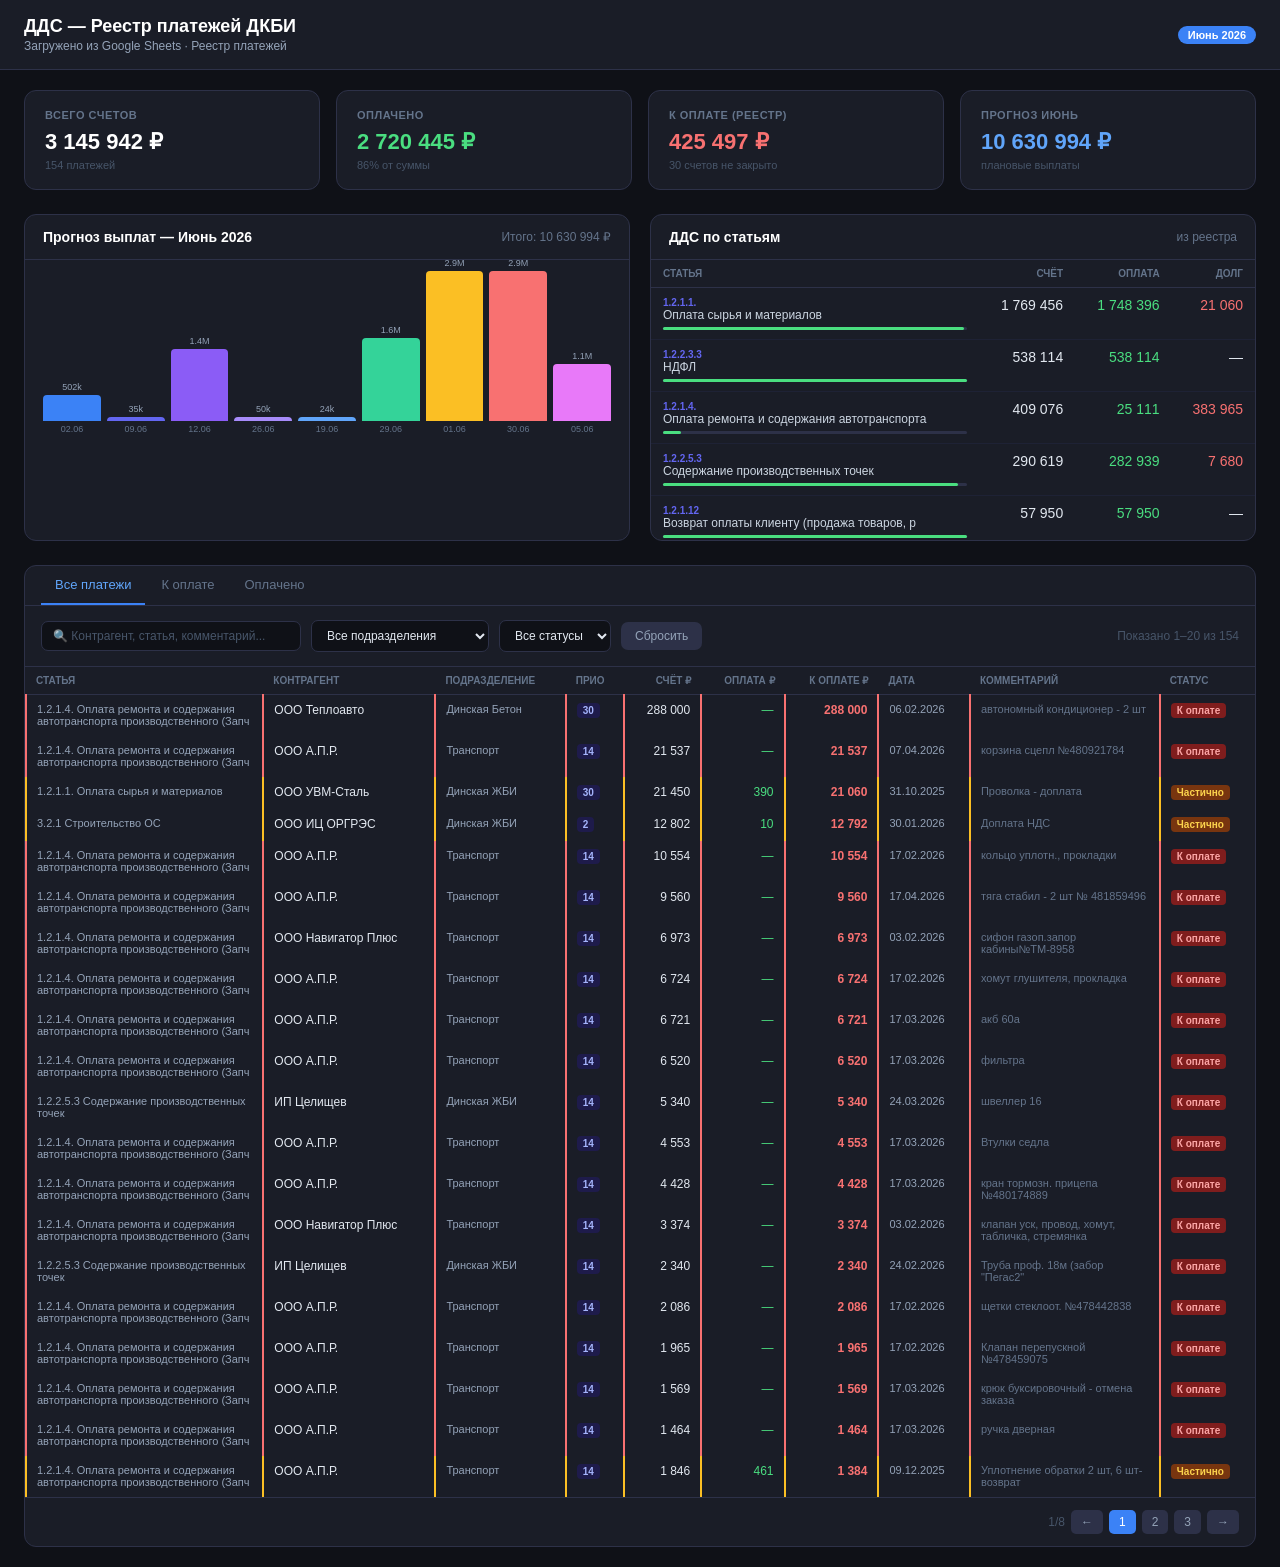
==== dds-dashboard.html @ ac849767 "Add ДДС dashboard — payment registry analytics" ====
<!DOCTYPE html>
<html lang="ru">
<head>
<meta charset="UTF-8">
<meta name="viewport" content="width=device-width, initial-scale=1.0">
<title>ДДС — Реестр платежей ДКБИ</title>
<style>
*{box-sizing:border-box;margin:0;padding:0}
body{font-family:-apple-system,BlinkMacSystemFont,'Segoe UI',sans-serif;background:#0f1117;color:#e2e8f0;font-size:14px}
.header{background:#1a1d27;border-bottom:1px solid #2d3148;padding:16px 24px;display:flex;align-items:center;gap:12px}
.header h1{font-size:18px;font-weight:600;color:#fff}
.header .sub{color:#94a3b8;font-size:12px;margin-top:2px}
.badge{background:#3b82f6;color:#fff;padding:3px 10px;border-radius:12px;font-size:11px;font-weight:600;margin-left:auto}
.container{max-width:1400px;margin:0 auto;padding:20px 24px}
.kpis{display:grid;grid-template-columns:repeat(4,1fr);gap:16px;margin-bottom:24px}
.kpi{background:#1a1d27;border:1px solid #2d3148;border-radius:12px;padding:18px 20px}
.kpi-label{color:#64748b;font-size:11px;font-weight:600;text-transform:uppercase;letter-spacing:.5px;margin-bottom:8px}
.kpi-value{font-size:22px;font-weight:700;color:#fff}
.kpi-value.red{color:#f87171}.kpi-value.green{color:#4ade80}.kpi-value.blue{color:#60a5fa}.kpi-value.yellow{color:#fbbf24}
.kpi-sub{color:#475569;font-size:11px;margin-top:4px}
.grid2{display:grid;grid-template-columns:1fr 1fr;gap:20px;margin-bottom:24px}
.card{background:#1a1d27;border:1px solid #2d3148;border-radius:12px;overflow:hidden}
.card-header{padding:14px 18px;border-bottom:1px solid #2d3148;display:flex;align-items:center;justify-content:space-between}
.card-title{font-size:14px;font-weight:600;color:#fff}
.card-sub{color:#64748b;font-size:12px}
.card-body{padding:18px}
/* Chart */
.bars{display:flex;align-items:flex-end;height:160px;gap:6px;padding-bottom:4px}
.bar-col{flex:1;display:flex;flex-direction:column;align-items:center;gap:3px}
.bar{width:100%;border-radius:4px 4px 0 0;cursor:pointer;transition:opacity .15s;min-height:4px}
.bar:hover{opacity:.75}
.bar-lbl{font-size:9px;color:#64748b;text-align:center}
.bar-amt{font-size:9px;color:#94a3b8;text-align:center}
/* DDS */
.dds-tbl{width:100%;border-collapse:collapse}
.dds-tbl th{padding:8px 12px;color:#64748b;font-size:10px;font-weight:600;text-transform:uppercase;border-bottom:1px solid #2d3148;text-align:left}
.dds-tbl td{padding:9px 12px;border-bottom:1px solid #1e2235;vertical-align:top}
.dds-tbl tr:hover td{background:#1e2235}
.code{color:#6366f1;font-size:10px;font-weight:600}
.art-name{color:#cbd5e1;font-size:12px}
.prog{height:3px;background:#2d3148;border-radius:2px;margin-top:5px}
.prog-fill{height:100%;border-radius:2px;background:#4ade80}
.num{font-variant-numeric:tabular-nums;text-align:right}
.num.g{color:#4ade80}.num.r{color:#f87171}
/* Registry */
.section{background:#1a1d27;border:1px solid #2d3148;border-radius:12px;overflow:hidden}
.tabs{display:flex;gap:2px;border-bottom:1px solid #2d3148;padding:0 16px}
.tab{padding:11px 14px;color:#64748b;cursor:pointer;border-bottom:2px solid transparent;font-size:13px;font-weight:500}
.tab:hover{color:#94a3b8}
.tab.on{color:#60a5fa;border-bottom-color:#3b82f6}
.filters{display:flex;gap:10px;flex-wrap:wrap;align-items:center;padding:14px 16px;border-bottom:1px solid #2d3148}
input.fi,select.fi{background:#0f1117;border:1px solid #2d3148;color:#e2e8f0;border-radius:7px;padding:7px 11px;font-size:12px;outline:none}
input.fi:focus,select.fi:focus{border-color:#4f6ef7}
input.fi::placeholder{color:#475569}
.btn{background:#2d3148;color:#94a3b8;border:none;border-radius:7px;padding:7px 14px;font-size:12px;cursor:pointer}
.btn:hover{background:#374060;color:#e2e8f0}
.cnt{color:#475569;font-size:12px;margin-left:auto}
.reg-wrap{overflow-x:auto}
.rt{width:100%;border-collapse:collapse;font-size:12px}
.rt th{text-align:left;padding:8px 10px;color:#64748b;font-size:10px;font-weight:600;text-transform:uppercase;border-bottom:1px solid #2d3148;cursor:pointer;white-space:nowrap;user-select:none}
.rt th:hover{color:#94a3b8}
.rt td{padding:8px 10px;border-bottom:1px solid #1a1d27;vertical-align:top}
.rt tr:hover td{background:#1e2235}
.rt tr.u td{border-left:2px solid #f87171}
.rt tr.p td{border-left:2px solid #4ade80}
.rt tr.h td{border-left:2px solid #fbbf24}
.tag{display:inline-block;padding:2px 6px;border-radius:4px;font-size:10px;font-weight:600;white-space:nowrap}
.tu{background:#7f1d1d;color:#fca5a5}.tp{background:#14532d;color:#86efac}.th{background:#78350f;color:#fcd34d}
.tpr{background:#1e1b4b;color:#a5b4fc}
.pag{display:flex;gap:6px;align-items:center;justify-content:flex-end;padding:12px 16px;border-top:1px solid #2d3148}
.pb{background:#2d3148;color:#94a3b8;border:none;border-radius:5px;padding:5px 10px;cursor:pointer;font-size:12px}
.pb:hover{background:#374060}.pb.on{background:#3b82f6;color:#fff}
.pi{color:#475569;font-size:12px}
.none{text-align:center;padding:32px;color:#475569;font-size:13px}
@media(max-width:900px){.kpis{grid-template-columns:repeat(2,1fr)}.grid2{grid-template-columns:1fr}}
</style>
</head>
<body>
<div class="header">
  <div>
    <div style="font-size:18px;font-weight:600;color:#fff">ДДС — Реестр платежей ДКБИ</div>
    <div class="sub">Загружено из Google Sheets · Реестр платежей</div>
  </div>
  <span class="badge">Июнь 2026</span>
</div>
<div class="container">
  <div class="kpis" id="kpis"></div>
  <div class="grid2">
    <div class="card">
      <div class="card-header">
        <span class="card-title">Прогноз выплат — Июнь 2026</span>
        <span class="card-sub" id="jtotal"></span>
      </div>
      <div class="card-body"><div id="chart"></div></div>
    </div>
    <div class="card">
      <div class="card-header">
        <span class="card-title">ДДС по статьям</span>
        <span class="card-sub">из реестра</span>
      </div>
      <div style="overflow:auto;max-height:280px">
        <table class="dds-tbl" id="ddst"></table>
      </div>
    </div>
  </div>
  <div class="section">
    <div class="tabs">
      <div class="tab on" onclick="tab('all',this)">Все платежи</div>
      <div class="tab" onclick="tab('unpaid',this)">К оплате</div>
      <div class="tab" onclick="tab('paid',this)">Оплачено</div>
    </div>
    <div class="filters">
      <input class="fi" id="q" placeholder="🔍 Контрагент, статья, комментарий..." oninput="filt()" style="width:260px">
      <select class="fi" id="fdiv" onchange="filt()"><option value="">Все подразделения</option></select>
      <select class="fi" id="fst" onchange="filt()">
        <option value="">Все статусы</option>
        <option value="u">К оплате</option>
        <option value="h">Частично</option>
        <option value="p">Оплачено</option>
      </select>
      <button class="btn" onclick="reset()">Сбросить</button>
      <span class="cnt" id="cnt"></span>
    </div>
    <div class="reg-wrap">
      <table class="rt">
        <thead><tr>
          <th onclick="srt('статья')">Статья</th>
          <th onclick="srt('контрагент')">Контрагент</th>
          <th onclick="srt('подразделение')">Подразделение</th>
          <th onclick="srt('приоритет')">Прио</th>
          <th onclick="srt('сумма_счета')" style="text-align:right">Счёт ₽</th>
          <th onclick="srt('сумма_оплаты')" style="text-align:right">Оплата ₽</th>
          <th onclick="srt('к_оплате')" style="text-align:right">К оплате ₽</th>
          <th onclick="srt('дата_оплаты')">Дата</th>
          <th>Комментарий</th>
          <th>Статус</th>
        </tr></thead>
        <tbody id="tb"></tbody>
      </table>
    </div>
    <div class="pag" id="pag"></div>
  </div>
</div>
<script>
const P=[{"статья": "1.2.1.4. Оплата ремонта и содержания автотранспорта производственного (Запчасти, ремонт, ТО)", "приоритет": 14, "контрагент": "ООО Навигатор Плюс", "дата_счета": "20.01.2026", "сумма_счета": 3374.0, "сумма_оплаты": 0.0, "к_оплате": 3374.0, "дата_оплаты": "03.02.2026", "комментарий": "клапан уск, провод, хомут, табличка, стремянка", "срок": "546, 149, 455 Тим", "подразделение": "Транспорт"}, {"статья": "1.2.1.4. Оплата ремонта и содержания автотранспорта производственного (Запчасти, ремонт, ТО)", "приоритет": 14, "контрагент": "ООО Навигатор Плюс", "дата_счета": "22.01.2026", "сумма_счета": 6973.0, "сумма_оплаты": 0.0, "к_оплате": 6973.0, "дата_оплаты": "03.02.2026", "комментарий": "сифон газоп.запор кабины№ТМ-8958", "срок": "149Тим", "подразделение": "Транспорт"}, {"статья": "1.2.1.4. Оплата ремонта и содержания автотранспорта производственного (Запчасти, ремонт, ТО)", "приоритет": 30, "контрагент": "ООО Теплоавто", "дата_счета": "11.06.2025", "сумма_счета": 288000.0, "сумма_оплаты": 0.0, "к_оплате": 288000.0, "дата_оплаты": "06.02.2026", "комментарий": "автономный кондиционер - 2 шт", "срок": "уточнить у Скосырского", "подразделение": "Динская Бетон"}, {"статья": "1.2.1.4. Оплата ремонта и содержания автотранспорта производственного (Запчасти, ремонт, ТО)", "приоритет": 14, "контрагент": "ООО А.П.Р.", "дата_счета": "03.02.2026", "сумма_счета": 1964.72, "сумма_оплаты": 0.0, "к_оплате": 1964.72, "дата_оплаты": "17.02.2026", "комментарий": "Клапан перепускной №478459075", "срок": "578 Тим", "подразделение": "Транспорт"}, {"статья": "1.2.1.4. Оплата ремонта и содержания автотранспорта производственного (Запчасти, ремонт, ТО)", "приоритет": 14, "контрагент": "ООО А.П.Р.", "дата_счета": "03.02.2026", "сумма_счета": 2085.7, "сумма_оплаты": 0.0, "к_оплате": 2085.7, "дата_оплаты": "17.02.2026", "комментарий": "щетки стеклоот. №478442838", "срок": "894 Дин", "подразделение": "Транспорт"}, {"статья": "1.2.1.4. Оплата ремонта и содержания автотранспорта производственного (Запчасти, ремонт, ТО)", "приоритет": 14, "контрагент": "ООО А.П.Р.", "дата_счета": "03.02.2026", "сумма_счета": 973.61, "сумма_оплаты": 0.0, "к_оплате": 973.61, "дата_оплаты": "17.02.2026", "комментарий": "розетка полюс. №478441529", "срок": "358 Дин", "подразделение": "Транспорт"}, {"статья": "1.2.1.4. Оплата ремонта и содержания автотранспорта производственного (Запчасти, ремонт, ТО)", "приоритет": 14, "контрагент": "ООО А.П.Р.", "дата_счета": "04.02.2026", "сумма_счета": 480.24, "сумма_оплаты": 0.0, "к_оплате": 480.24, "дата_оплаты": "17.02.2026", "комментарий": "фильтр воздушный", "срок": "796 Тим", "подразделение": "Транспорт"}, {"статья": "1.2.1.4. Оплата ремонта и содержания автотранспорта производственного (Запчасти, ремонт, ТО)", "приоритет": 14, "контрагент": "ООО А.П.Р.", "дата_счета": "04.02.2026", "сумма_счета": 528.51, "сумма_оплаты": 0.0, "к_оплате": 528.51, "дата_оплаты": "17.02.2026", "комментарий": "фильтр масл, салона", "срок": "796 Тим", "подразделение": "Транспорт"}, {"статья": "1.2.1.4. Оплата ремонта и содержания автотранспорта производственного (Запчасти, ремонт, ТО)", "приоритет": 14, "контрагент": "ООО А.П.Р.", "дата_счета": "05.02.2026", "сумма_счета": 402.81, "сумма_оплаты": 0.0, "к_оплате": 402.81, "дата_оплаты": "17.02.2026", "комментарий": "кольцо уплотн., прокдладка турбины", "срок": "403 Нт", "подразделение": "Транспорт"}, {"статья": "1.2.1.4. Оплата ремонта и содержания автотранспорта производственного (Запчасти, ремонт, ТО)", "приоритет": 14, "контрагент": "ООО А.П.Р.", "дата_счета": "05.02.2026", "сумма_счета": 10554.3, "сумма_оплаты": 0.0, "к_оплате": 10554.3, "дата_оплаты": "17.02.2026", "комментарий": "кольцо уплотн., прокладки", "срок": "403 Нт", "подразделение": "Транспорт"}, {"статья": "1.2.1.4. Оплата ремонта и содержания автотранспорта производственного (Запчасти, ремонт, ТО)", "приоритет": 14, "контрагент": "ООО А.П.Р.", "дата_счета": "06.02.2026", "сумма_счета": 6723.5, "сумма_оплаты": 0.0, "к_оплате": 6723.5, "дата_оплаты": "17.02.2026", "комментарий": "хомут глушителя, прокладка", "срок": "403 Нт", "подразделение": "Транспорт"}, {"статья": "1.2.2.5.3  Содержание производственных точек", "приоритет": 14, "контрагент": "ИП Шестаков", "дата_счета": "30.05.2025", "сумма_счета": 65520.0, "сумма_оплаты": 65520.0, "к_оплате": 0.0, "дата_оплаты": "20.06.2025", "комментарий": "доска", "срок": "", "подразделение": "Динская Бетон"}, {"статья": "1.2.2.5.3  Содержание производственных точек", "приоритет": 14, "контрагент": "ИП Целищев", "дата_счета": "11.02.2026", "сумма_счета": 2340.0, "сумма_оплаты": 0.0, "к_оплате": 2340.0, "дата_оплаты": "24.02.2026", "комментарий": "Труба проф. 18м (забор \"Пегас2\"", "срок": "ЖБИ Дин", "подразделение": "Динская ЖБИ"}, {"статья": "1.2.2.5.3  Содержание производственных точек", "приоритет": 14, "контрагент": "ИП Шестаков", "дата_счета": "03.06.2025", "сумма_счета": 17820.0, "сумма_оплаты": 17820.0, "к_оплате": 0.0, "дата_оплаты": "17.06.2025", "комментарий": "рейка 20\\*50", "срок": "", "подразделение": "Динская Бетон"}, {"статья": "1.2.2.5.3  Содержание производственных точек", "приоритет": 14, "контрагент": "ИП Шестаков", "дата_счета": "04.06.2025", "сумма_счета": 13000.0, "сумма_оплаты": 13000.0, "к_оплате": 0.0, "дата_оплаты": "17.06.2025", "комментарий": "пленка п/эт", "срок": "", "подразделение": "Снабжение"}, {"статья": "1.2.2.5.3  Содержание производственных точек", "приоритет": 14, "контрагент": "ИП Шестаков", "дата_счета": "24.06.2025", "сумма_счета": 1770.0, "сумма_оплаты": 1770.0, "к_оплате": 0.0, "дата_оплаты": "27.06.2025", "комментарий": "личинка", "срок": "", "подразделение": "Динская Бетон"}, {"статья": "1.2.1.4. Оплата ремонта и содержания автотранспорта производственного (Запчасти, ремонт, ТО)", "приоритет": 14, "контрагент": "ООО А.П.Р.", "дата_счета": "04.03.2026", "сумма_счета": 514.8, "сумма_оплаты": 0.0, "к_оплате": 514.8, "дата_оплаты": "17.03.2026", "комментарий": "угольник компр", "срок": "463 Дин", "подразделение": "Транспорт"}, {"статья": "1.2.1.4. Оплата ремонта и содержания автотранспорта производственного (Запчасти, ремонт, ТО)", "приоритет": 14, "контрагент": "ООО А.П.Р.", "дата_счета": "03.03.2026", "сумма_счета": 1464.09, "сумма_оплаты": 0.0, "к_оплате": 1464.09, "дата_оплаты": "17.03.2026", "комментарий": "ручка дверная", "срок": "493 Дин", "подразделение": "Транспорт"}, {"статья": "1.2.1.4. Оплата ремонта и содержания автотранспорта производственного (Запчасти, ремонт, ТО)", "приоритет": 14, "контрагент": "ООО А.П.Р.", "дата_счета": "03.03.2026", "сумма_счета": 4553.36, "сумма_оплаты": 0.0, "к_оплате": 4553.36, "дата_оплаты": "17.03.2026", "комментарий": "Втулки седла", "срок": "765 Дин", "подразделение": "Транспорт"}, {"статья": "1.2.1.4. Оплата ремонта и содержания автотранспорта производственного (Запчасти, ремонт, ТО)", "приоритет": 14, "контрагент": "ООО А.П.Р.", "дата_счета": "03.03.2026", "сумма_счета": 6721.32, "сумма_оплаты": 0.0, "к_оплате": 6721.32, "дата_оплаты": "17.03.2026", "комментарий": "акб 60а", "срок": "104 Дин", "подразделение": "Транспорт"}, {"статья": "1.2.1.4. Оплата ремонта и содержания автотранспорта производственного (Запчасти, ремонт, ТО)", "приоритет": 14, "контрагент": "ООО А.П.Р.", "дата_счета": "03.03.2026", "сумма_счета": 1568.6, "сумма_оплаты": 0.0, "к_оплате": 1568.6, "дата_оплаты": "17.03.2026", "комментарий": "крюк буксировочный - отмена заказа", "срок": "111 Дин", "подразделение": "Транспорт"}, {"статья": "1.2.1.4. Оплата ремонта и содержания автотранспорта производственного (Запчасти, ремонт, ТО)", "приоритет": 14, "контрагент": "ООО А.П.Р.", "дата_счета": "03.03.2026", "сумма_счета": 6520.01, "сумма_оплаты": 0.0, "к_оплате": 6520.01, "дата_оплаты": "17.03.2026", "комментарий": "фильтра", "срок": "894 Дин", "подразделение": "Транспорт"}, {"статья": "1.2.1.4. Оплата ремонта и содержания автотранспорта производственного (Запчасти, ремонт, ТО)", "приоритет": 14, "контрагент": "ООО А.П.Р.", "дата_счета": "05.03.2026", "сумма_счета": 476.35, "сумма_оплаты": 0.0, "к_оплате": 476.35, "дата_оплаты": "17.03.2026", "комментарий": "набор ключей", "срок": "919 дин", "подразделение": "Транспорт"}, {"статья": "1.2.1.4. Оплата ремонта и содержания автотранспорта производственного (Запчасти, ремонт, ТО)", "приоритет": 14, "контрагент": "ООО А.П.Р.", "дата_счета": "04.03.2026", "сумма_счета": 486.13, "сумма_оплаты": 0.0, "к_оплате": 486.13, "дата_оплаты": "17.03.2026", "комментарий": "фильтр гидробака", "срок": "827 Нт", "подразделение": "Транспорт"}, {"статья": "1.2.1.4. Оплата ремонта и содержания автотранспорта производственного (Запчасти, ремонт, ТО)", "приоритет": 14, "контрагент": "ООО А.П.Р.", "дата_счета": "05.03.2026", "сумма_счета": 398.61, "сумма_оплаты": 0.0, "к_оплате": 398.61, "дата_оплаты": "17.03.2026", "комментарий": "фильтр воздуш. №480211334", "срок": "455 Тим", "подразделение": "Транспорт"}, {"статья": "1.2.1.4. Оплата ремонта и содержания автотранспорта производственного (Запчасти, ремонт, ТО)", "приоритет": 14, "контрагент": "ООО А.П.Р.", "дата_счета": "05.03.2026", "сумма_счета": 962.63, "сумма_оплаты": 0.0, "к_оплате": 962.63, "дата_оплаты": "17.03.2026", "комментарий": "фильтр топл. №480179600", "срок": "455 Тим", "подразделение": "Транспорт"}, {"статья": "1.2.1.4. Оплата ремонта и содержания автотранспорта производственного (Запчасти, ремонт, ТО)", "приоритет": 14, "контрагент": "ООО А.П.Р.", "дата_счета": "05.03.2026", "сумма_счета": 4427.84, "сумма_оплаты": 0.0, "к_оплате": 4427.84, "дата_оплаты": "17.03.2026", "комментарий": "кран тормозн. прицепа №480174889", "срок": "7619 Тим", "подразделение": "Транспорт"}, {"статья": "1.2.1.4. Оплата ремонта и содержания автотранспорта производственного (Запчасти, ремонт, ТО)", "приоритет": 14, "контрагент": "ООО А.П.Р.", "дата_счета": "05.03.2026", "сумма_счета": 1329.77, "сумма_оплаты": 0.0, "к_оплате": 1329.77, "дата_оплаты": "17.03.2026", "комментарий": "сердцевина двер.замка, трос ящика №480174888", "срок": "493 Тим", "подразделение": "Транспорт"}, {"статья": "1.2.2.5.3  Содержание производственных точек", "приоритет": 14, "контрагент": "ИП Шестаков", "дата_счета": "25.06.2025", "сумма_счета": 4005.0, "сумма_оплаты": 4005.0, "к_оплате": 0.0, "дата_оплаты": "04.07.2025", "комментарий": "черенок для лопат", "срок": "", "подразделение": "Динская Бетон"}, {"статья": "1.2.2.5.3  Содержание производственных точек", "приоритет": 14, "контрагент": "ИП Шестаков", "дата_счета": "04.07.2025", "сумма_счета": 1556.5, "сумма_оплаты": 1556.5, "к_оплате": 0.0, "дата_оплаты": "18.07.2025", "комментарий": "краскораспылитель", "срок": "", "подразделение": "Динская Бетон"}, {"статья": "1.2.2.5.3  Содержание производственных точек", "приоритет": 2, "контрагент": "ООО ВсеИнструменты.ру", "дата_счета": "17.04.2025", "сумма_счета": 2301.0, "сумма_оплаты": 2301.0, "к_оплате": 0.0, "дата_оплаты": "13.05.2025", "комментарий": "шланг черный", "срок": "", "подразделение": ""}, {"статья": "1.2.2.5.3  Содержание производственных точек", "приоритет": 2, "контрагент": "ООО ВсеИнструменты.ру", "дата_счета": "21.04.2025", "сумма_счета": 2730.0, "сумма_оплаты": 2730.0, "к_оплате": 0.0, "дата_оплаты": "13.05.2025", "комментарий": "ниппель, обратный клапан", "срок": "", "подразделение": ""}, {"статья": "1.2.2.5.3  Содержание производственных точек", "приоритет": 14, "контрагент": "ИП Целищев", "дата_счета": "04.03.2026", "сумма_счета": 5340.0, "сумма_оплаты": 0.0, "к_оплате": 5340.0, "дата_оплаты": "24.03.2026", "комментарий": "швеллер 16", "срок": "ЖБИ Дин", "подразделение": "Динская ЖБИ"}, {"статья": "1.2.2.5.3  Содержание производственных точек", "приоритет": 2, "контрагент": "ООО Интернет решения (счет-оферта)", "дата_счета": "14.07.2025", "сумма_счета": 17515.0, "сумма_оплаты": 17515.0, "к_оплате": 0.0, "дата_оплаты": "15.07.2025", "комментарий": "Расходн. материалы", "срок": "", "подразделение": "Снабжение"}, {"статья": "1.2.2.5.3  Содержание производственных точек", "приоритет": 2, "контрагент": "ООО Интернет решения (счет-оферта)", "дата_счета": "17.07.2025", "сумма_счета": 66056.0, "сумма_оплаты": 66056.0, "к_оплате": 0.0, "дата_оплаты": "18.07.2025", "комментарий": "Расходн. материалы", "срок": "", "подразделение": "Снабжение"}, {"статья": "1.2.2.5.3  Содержание производственных точек", "приоритет": 14, "контрагент": "ИП Шестаков", "дата_счета": "04.07.2025", "сумма_счета": 6066.0, "сумма_оплаты": 6066.0, "к_оплате": 0.0, "дата_оплаты": "18.07.2025", "комментарий": "насос", "срок": "", "подразделение": "Динская Бетон"}, {"статья": "1.2.1.4. Оплата ремонта и содержания автотранспорта производственного (Запчасти, ремонт, ТО)", "приоритет": 14, "контрагент": "ООО А.П.Р.", "дата_счета": "17.03.2026", "сумма_счета": 21536.84, "сумма_оплаты": 0.0, "к_оплате": 21536.84, "дата_оплаты": "07.04.2026", "комментарий": "корзина сцепл №480921784", "срок": "376 Дин", "подразделение": "Транспорт"}, {"статья": "1.2.1.4. Оплата ремонта и содержания автотранспорта производственного (Запчасти, ремонт, ТО)", "приоритет": 14, "контрагент": "ООО А.П.Р.", "дата_счета": "30.03.2026", "сумма_счета": 9560.0, "сумма_оплаты": 0.0, "к_оплате": 9560.0, "дата_оплаты": "17.04.2026", "комментарий": "тяга стабил - 2 шт № 481859496", "срок": "641 НТ", "подразделение": "Транспорт"}, {"статья": "1.2.1.1. Оплата сырья и материалов", "приоритет": 14, "контрагент": "ООО ТД Регионпромсервис", "дата_счета": "29.08.2025", "сумма_счета": 6.0, "сумма_оплаты": 6.0, "к_оплате": 0.0, "дата_оплаты": "02.09.2025", "комментарий": "Оплата по заказу № 11583", "срок": "", "подразделение": "Динская ЖБИ"}, {"статья": "3.2.1 Строительство ОС", "приоритет": 2, "контрагент": "ООО ИЦ ОРГРЭС", "дата_счета": "21.01.2026", "сумма_счета": 12801.92, "сумма_оплаты": 10.0, "к_оплате": 12791.92, "дата_оплаты": "30.01.2026", "комментарий": "Доплата НДС", "срок": "", "подразделение": "Динская ЖБИ"}, {"статья": "1.2.2.5.1  Коммунальные платежи производственные точки", "приоритет": 2, "контрагент": "АО Мусороуборочная компания", "дата_счета": "26.02.2026", "сумма_счета": 17.72, "сумма_оплаты": 17.72, "к_оплате": 0.0, "дата_оплаты": "27.02.2026", "комментарий": "Акт сверки пеня", "срок": "", "подразделение": "Тимашевск Бетон"}, {"статья": "1.2.2.5.1  Коммунальные платежи производственные точки", "приоритет": 2, "контрагент": "ТНС энерго Кубань", "дата_счета": "01.05.2025", "сумма_счета": 41512.0, "сумма_оплаты": 41512.0, "к_оплате": 0.0, "дата_оплаты": "12.05.2025", "комментарий": "эл. Эн 30% за май", "срок": "", "подразделение": ""}, {"статья": "1.2.1.1. Оплата сырья и материалов", "приоритет": 99, "контрагент": "ООО БКМ", "дата_счета": "22.09.2025", "сумма_счета": 1000000.0, "сумма_оплаты": 1000000.0, "к_оплате": 0.0, "дата_оплаты": "23.09.2025", "комментарий": "инертные материалы", "срок": "", "подразделение": "Снабжение"}, {"статья": "1.2.1.4. Оплата ремонта и содержания автотранспорта производственного (Запчасти, ремонт, ТО)", "приоритет": 14, "контрагент": "ООО Навигатор Плюс", "дата_счета": "16.09.2025", "сумма_счета": 32.0, "сумма_оплаты": 32.0, "к_оплате": 0.0, "дата_оплаты": "01.10.2025", "комментарий": "шайба, прокладка", "срок": "197 Тим", "подразделение": "Транспорт"}, {"статья": "1.2.1.4. Оплата ремонта и содержания автотранспорта производственного (Запчасти, ремонт, ТО)", "приоритет": 14, "контрагент": "ООО А.П.Р.", "дата_счета": "13.01.2026", "сумма_счета": 39.6, "сумма_оплаты": 39.6, "к_оплате": 0.0, "дата_оплаты": "27.01.2026", "комментарий": "размораживатель замков", "срок": "548 Дин", "подразделение": "Транспорт"}, {"статья": "1.2.1.12 Возврат оплаты клиенту (продажа товаров, работ, услуг)", "приоритет": 3, "контрагент": "ООО Галеон К", "дата_счета": "", "сумма_счета": 3000.0, "сумма_оплаты": 3000.0, "к_оплате": 0.0, "дата_оплаты": "16.05.2025", "комментарий": "возврат", "срок": "", "подразделение": ""}, {"статья": "1.2.1.4. Оплата ремонта и содержания автотранспорта производственного (Запчасти, ремонт, ТО)", "приоритет": 14, "контрагент": "ООО ЕТП Логистик", "дата_счета": "09.10.2025", "сумма_счета": 52.78, "сумма_оплаты": 52.78, "к_оплате": 0.0, "дата_оплаты": "24.10.2025", "комментарий": "Кольцо уплотн шкворней ситрак", "срок": "919 (234) Дин", "подразделение": "Транспорт"}, {"статья": "1.2.1.4. Оплата ремонта и содержания автотранспорта производственного (Запчасти, ремонт, ТО)", "приоритет": 2, "контрагент": "ИП Петренко Ю.Н.", "дата_счета": "11.08.2025", "сумма_счета": 56.0, "сумма_оплаты": 56.0, "к_оплате": 0.0, "дата_оплаты": "25.08.2025", "комментарий": "Кольца уплотнительные 578", "срок": "", "подразделение": "Динская Бетон"}, {"статья": "1.2.1.4. Оплата ремонта и содержания автотранспорта производственного (Запчасти, ремонт, ТО)", "приоритет": 21, "контрагент": "ООО ЕТП Логистик", "дата_счета": "23.01.2026", "сумма_счета": 98.64, "сумма_оплаты": 98.64, "к_оплате": 0.0, "дата_оплаты": "10.03.2026", "комментарий": "кольцо уплотнительное №247007700", "срок": "919Дин", "подразделение": "Транспорт"}, {"статья": "1.2.1.4. Оплата ремонта и содержания автотранспорта производственного (Запчасти, ремонт, ТО)", "приоритет": 14, "контрагент": "ООО А.П.Р.", "дата_счета": "06.03.2026", "сумма_счета": 106.8, "сумма_оплаты": 106.8, "к_оплате": 0.0, "дата_оплаты": "20.03.2026", "комментарий": "прокладка выпускного коллектора", "срок": "953 Дин", "подразделение": "Транспорт"}, {"статья": "1.2.1.8 Оплата расходов на перевозку (платная дорога, Платон и пр.)", "приоритет": 2, "контрагент": "ООО Автодор-Платные дороги", "дата_счета": "24.12.2025", "сумма_счета": 110.0, "сумма_оплаты": 110.0, "к_оплате": 0.0, "дата_оплаты": "26.12.2025", "комментарий": "оплата проезда", "срок": "", "подразделение": ""}, {"статья": "1.2.1.8 Оплата расходов на перевозку (платная дорога, Платон и пр.)", "приоритет": 2, "контрагент": "ООО Автодор-Платные дороги", "дата_счета": "29.12.2025", "сумма_счета": 110.0, "сумма_оплаты": 110.0, "к_оплате": 0.0, "дата_оплаты": "30.12.2025", "комментарий": "оплата проезда - 376", "срок": "", "подразделение": ""}, {"статья": "1.2.1.4. Оплата ремонта и содержания автотранспорта производственного (Запчасти, ремонт, ТО)", "приоритет": 14, "контрагент": "ООО Алсфорт", "дата_счета": "17.09.2025", "сумма_счета": 119.0, "сумма_оплаты": 119.0, "к_оплате": 0.0, "дата_оплаты": "07.10.2025", "комментарий": "Заглушка бампера", "срок": "312 Тим", "подразделение": "Транспорт"}, {"статья": "1.2.1.4. Оплата ремонта и содержания автотранспорта производственного (Запчасти, ремонт, ТО)", "приоритет": 14, "контрагент": "ООО Навигатор Плюс", "дата_счета": "26.09.2025", "сумма_счета": 140.0, "сумма_оплаты": 140.0, "к_оплате": 0.0, "дата_оплаты": "10.10.2025", "комментарий": "Упл. кольцо", "срок": "197 Тим", "подразделение": "Транспорт"}, {"статья": "1.2.1.8 Оплата расходов на перевозку (платная дорога, Платон и пр.)", "приоритет": 2, "контрагент": "ООО Автодор-Платные дороги", "дата_счета": "29.12.2025", "сумма_счета": 141.0, "сумма_оплаты": 141.0, "к_оплате": 0.0, "дата_оплаты": "30.12.2025", "комментарий": "оплата проезда - 376", "срок": "", "подразделение": ""}, {"статья": "1.2.2.5.3  Содержание производственных точек", "приоритет": 14, "контрагент": "ИП Шестаков", "дата_счета": "04.07.2025", "сумма_счета": 65520.0, "сумма_оплаты": 65520.0, "к_оплате": 0.0, "дата_оплаты": "08.07.2025", "комментарий": "пиломатериал", "срок": "", "подразделение": "Динская Бетон"}, {"статья": "1.2.1.8 Оплата расходов на перевозку (платная дорога, Платон и пр.)", "приоритет": 2, "контрагент": "ООО Автодор-Платные дороги", "дата_счета": "24.12.2025", "сумма_счета": 170.0, "сумма_оплаты": 170.0, "к_оплате": 0.0, "дата_оплаты": "26.12.2025", "комментарий": "оплата проезда", "срок": "", "подразделение": ""}, {"статья": "1.2.1.8 Оплата расходов на перевозку (платная дорога, Платон и пр.)", "приоритет": 2, "контрагент": "ООО Автодор-Платные дороги", "дата_счета": "29.12.2025", "сумма_счета": 170.0, "сумма_оплаты": 170.0, "к_оплате": 0.0, "дата_оплаты": "30.12.2025", "комментарий": "оплата проезда - 376", "срок": "", "подразделение": ""}, {"статья": "1.2.1.8 Оплата расходов на перевозку (платная дорога, Платон и пр.)", "приоритет": 2, "контрагент": "ООО Автодор-Платные дороги", "дата_счета": "24.12.2025", "сумма_счета": 180.0, "сумма_оплаты": 180.0, "к_оплате": 0.0, "дата_оплаты": "26.12.2025", "комментарий": "оплата проезда", "срок": "", "подразделение": ""}, {"статья": "1.2.1.8 Оплата расходов на перевозку (платная дорога, Платон и пр.)", "приоритет": 2, "контрагент": "ООО Автодор-Платные дороги", "дата_счета": "29.12.2025", "сумма_счета": 180.0, "сумма_оплаты": 180.0, "к_оплате": 0.0, "дата_оплаты": "30.12.2025", "комментарий": "оплата проезда - 376", "срок": "", "подразделение": ""}, {"статья": "1.2.1.4. Оплата ремонта и содержания автотранспорта производственного (Запчасти, ремонт, ТО)", "приоритет": 14, "контрагент": "ООО А.П.Р.", "дата_счета": "02.09.2025", "сумма_счета": 181.44, "сумма_оплаты": 181.44, "к_оплате": 0.0, "дата_оплаты": "16.09.2025", "комментарий": "Клипсы арок", "срок": "894 Дин", "подразделение": "Транспорт"}, {"статья": "1.2.1.4. Оплата ремонта и содержания автотранспорта производственного (Запчасти, ремонт, ТО)", "приоритет": 14, "контрагент": "ООО Навигатор Плюс", "дата_счета": "25.03.2026", "сумма_счета": 188.0, "сумма_оплаты": 188.0, "к_оплате": 0.0, "дата_оплаты": "07.04.2026", "комментарий": "манжета №ТМ-9576", "срок": "617 Тим", "подразделение": "Транспорт"}, {"статья": "1.2.1.4. Оплата ремонта и содержания автотранспорта производственного (Запчасти, ремонт, ТО)", "приоритет": 21, "контрагент": "ООО ЕТП Логистик", "дата_счета": "19.11.2025", "сумма_счета": 188.77, "сумма_оплаты": 188.77, "к_оплате": 0.0, "дата_оплаты": "09.12.2025", "комментарий": "Уплотнительное кольцо", "срок": "935 Нт", "подразделение": "Транспорт"}, {"статья": "1.2.1.4. Оплата ремонта и содержания автотранспорта производственного (Запчасти, ремонт, ТО)", "приоритет": 14, "контрагент": "ООО А.П.Р.", "дата_счета": "20.11.2025", "сумма_счета": 191.87, "сумма_оплаты": 191.87, "к_оплате": 0.0, "дата_оплаты": "05.12.2025", "комментарий": "сальник привода бочки", "срок": "535 Дин", "подразделение": "Транспорт"}, {"статья": "1.2.1.4. Оплата ремонта и содержания автотранспорта производственного (Запчасти, ремонт, ТО)", "приоритет": 2, "контрагент": "ООО Навигатор Плюс", "дата_счета": "29.05.2025", "сумма_счета": 192.0, "сумма_оплаты": 192.0, "к_оплате": 0.0, "дата_оплаты": "03.06.2025", "комментарий": "болт 197 Тим", "срок": "", "подразделение": "Тимашевск Бетон"}, {"статья": "1.2.1.4. Оплата ремонта и содержания автотранспорта производственного (Запчасти, ремонт, ТО)", "приоритет": 2, "контрагент": "ООО Навигатор Плюс", "дата_счета": "07.05.2025", "сумма_счета": 200.0, "сумма_оплаты": 200.0, "к_оплате": 0.0, "дата_оплаты": "13.05.2025", "комментарий": "сальник в Тимашевск", "срок": "", "подразделение": ""}, {"статья": "1.2.1.4. Оплата ремонта и содержания автотранспорта производственного (Запчасти, ремонт, ТО)", "приоритет": 2, "контрагент": "ООО А.П.Р.", "дата_счета": "19.05.2025", "сумма_счета": 209.0, "сумма_оплаты": 209.0, "к_оплате": 0.0, "дата_оплаты": "21.05.2025", "комментарий": "пружина тормозной камеры", "срок": "", "подразделение": ""}, {"статья": "1.2.1.4. Оплата ремонта и содержания автотранспорта производственного (Запчасти, ремонт, ТО)", "приоритет": 0, "контрагент": "ООО ЕТС", "дата_счета": "", "сумма_счета": 210.0, "сумма_оплаты": 210.0, "к_оплате": 0.0, "дата_оплаты": "24.10.2025", "комментарий": "по акту сверки", "срок": "от Елены", "подразделение": "Новотитаровская Бетон"}, {"статья": "1.2.1.4. Оплата ремонта и содержания автотранспорта производственного (Запчасти, ремонт, ТО)", "приоритет": 14, "контрагент": "ООО А.П.Р.", "дата_счета": "28.08.2025", "сумма_счета": 211.99, "сумма_оплаты": 211.99, "к_оплате": 0.0, "дата_оплаты": "12.09.2025", "комментарий": "ключ 19 мм", "срок": "сварочн. цех Дин", "подразделение": "Транспорт"}, {"статья": "1.2.1.4. Оплата ремонта и содержания автотранспорта производственного (Запчасти, ремонт, ТО)", "приоритет": 14, "контрагент": "ООО А.П.Р.", "дата_счета": "19.02.2026", "сумма_счета": 216.8, "сумма_оплаты": 216.8, "к_оплате": 0.0, "дата_оплаты": "03.03.2026", "комментарий": "гайки", "срок": "276 Тим", "подразделение": "Транспорт"}, {"статья": "1.2.1.4. Оплата ремонта и содержания автотранспорта производственного (Запчасти, ремонт, ТО)", "приоритет": 14, "контрагент": "ООО А.П.Р.", "дата_счета": "05.12.2025", "сумма_счета": 217.1, "сумма_оплаты": 217.1, "к_оплате": 0.0, "дата_оплаты": "18.12.2025", "комментарий": "Грунт акриловый 1 шт", "срок": "478 Дин", "подразделение": "Транспорт"}, {"статья": "1.2.1.4. Оплата ремонта и содержания автотранспорта производственного (Запчасти, ремонт, ТО)", "приоритет": 14, "контрагент": "ООО А.П.Р.", "дата_счета": "10.11.2025", "сумма_счета": 217.3, "сумма_оплаты": 217.3, "к_оплате": 0.0, "дата_оплаты": "25.11.2025", "комментарий": "Эмаль белая", "срок": "463 Дин", "подразделение": "Транспорт"}, {"статья": "1.2.1.4. Оплата ремонта и содержания автотранспорта производственного (Запчасти, ремонт, ТО)", "приоритет": 14, "контрагент": "ООО А.П.Р.", "дата_счета": "28.11.2025", "сумма_счета": 231.7, "сумма_оплаты": 231.7, "к_оплате": 0.0, "дата_оплаты": "12.12.2025", "комментарий": "хомут 60-80/9 10шт", "срок": "склад дин", "подразделение": "Транспорт"}, {"статья": "1.2.1.4. Оплата ремонта и содержания автотранспорта производственного (Запчасти, ремонт, ТО)", "приоритет": 14, "контрагент": "ООО Навигатор Плюс", "дата_счета": "02.06.2025", "сумма_счета": 235.0, "сумма_оплаты": 235.0, "к_оплате": 0.0, "дата_оплаты": "11.06.2025", "комментарий": "кольцо 276 Тим", "срок": "", "подразделение": "Тимашевск Бетон"}, {"статья": "1.2.1.1. Оплата сырья и материалов", "приоритет": 14, "контрагент": "ООО ИНВЕСТТРЕЙДГРУПП", "дата_счета": "24.04.2026", "сумма_счета": 148000.0, "сумма_оплаты": 148000.0, "к_оплате": 0.0, "дата_оплаты": "12.05.2026", "комментарий": "кладочная сетка №23 Тим - поступление 27.04.2026", "срок": "", "подразделение": "Тимашевск ЖБИ"}, {"статья": "1.2.1.1. Оплата сырья и материалов", "приоритет": 99, "контрагент": "ООО БКМ", "дата_счета": "", "сумма_счета": 600000.0, "сумма_оплаты": 600000.0, "к_оплате": 0.0, "дата_оплаты": "19.05.2026", "комментарий": "инертные материалы", "срок": "", "подразделение": ""}, {"статья": "1.2.2.5.3  Содержание производственных точек", "приоритет": 14, "контрагент": "ООО А.П.Р.", "дата_счета": "08.10.2025", "сумма_счета": 236.92, "сумма_оплаты": 236.92, "к_оплате": 0.0, "дата_оплаты": "28.10.2025", "комментарий": "ключ 7мм", "срок": "РБУ Дин", "подразделение": "Транспорт"}, {"статья": "1.2.1.4. Оплата ремонта и содержания автотранспорта производственного (Запчасти, ремонт, ТО)", "приоритет": 14, "контрагент": "ООО Навигатор Плюс", "дата_счета": "13.03.2026", "сумма_счета": 240.0, "сумма_оплаты": 240.0, "к_оплате": 0.0, "дата_оплаты": "24.03.2026", "комментарий": "гайка №ТМ-9451", "срок": "276 Тим", "подразделение": "Транспорт"}, {"статья": "1.2.1.4. Оплата ремонта и содержания автотранспорта производственного (Запчасти, ремонт, ТО)", "приоритет": 14, "контрагент": "ООО А.П.Р.", "дата_счета": "11.11.2025", "сумма_счета": 243.98, "сумма_оплаты": 243.98, "к_оплате": 0.0, "дата_оплаты": "25.11.2025", "комментарий": "аптечка", "срок": "455 Тим", "подразделение": "Транспорт"}, {"статья": "1.2.1.12 Возврат оплаты клиенту (продажа товаров, работ, услуг)", "приоритет": 3, "контрагент": "ООО ППТК Энергострой", "дата_счета": "21.04.2025", "сумма_счета": 54950.0, "сумма_оплаты": 54950.0, "к_оплате": 0.0, "дата_оплаты": "16.05.2025", "комментарий": "возврат", "срок": "", "подразделение": "Отдел продаж"}, {"статья": "1.2.1.4. Оплата ремонта и содержания автотранспорта производственного (Запчасти, ремонт, ТО)", "приоритет": 14, "контрагент": "ООО А.П.Р.", "дата_счета": "03.09.2025", "сумма_счета": 244.16, "сумма_оплаты": 244.16, "к_оплате": 0.0, "дата_оплаты": "16.09.2025", "комментарий": "гайка", "срок": "872 Кореновск", "подразделение": "Транспорт"}, {"статья": "1.2.1.8 Оплата расходов на перевозку (платная дорога, Платон и пр.)", "приоритет": 2, "контрагент": "ООО Автодор-Платные дороги", "дата_счета": "24.12.2025", "сумма_счета": 245.0, "сумма_оплаты": 245.0, "к_оплате": 0.0, "дата_оплаты": "26.12.2025", "комментарий": "оплата проезда", "срок": "", "подразделение": ""}, {"статья": "1.2.1.8 Оплата расходов на перевозку (платная дорога, Платон и пр.)", "приоритет": 2, "контрагент": "ООО Автодор-Платные дороги", "дата_счета": "29.12.2025", "сумма_счета": 245.0, "сумма_оплаты": 245.0, "к_оплате": 0.0, "дата_оплаты": "30.12.2025", "комментарий": "оплата проезда - 376", "срок": "", "подразделение": ""}, {"статья": "1.2.2.3.7 Корпоративные мероприятия", "приоритет": 3, "контрагент": "ИП Рыжаков Н.Э.", "дата_счета": "", "сумма_счета": 250.0, "сумма_оплаты": 250.0, "к_оплате": 0.0, "дата_оплаты": "20.01.2026", "комментарий": "доплата по акту сверки по расчетам 2024 года", "срок": "", "подразделение": "Бухгалтерия и Финансы"}, {"статья": "1.2.1.4. Оплата ремонта и содержания автотранспорта производственного (Запчасти, ремонт, ТО)", "приоритет": 14, "контрагент": "ООО А.П.Р.", "дата_счета": "07.11.2025", "сумма_счета": 251.24, "сумма_оплаты": 251.24, "к_оплате": 0.0, "дата_оплаты": "21.11.2025", "комментарий": "Стекло стоп-сигнала HINO", "срок": "179 Дин", "подразделение": "Транспорт"}, {"статья": "1.2.1.4. Оплата ремонта и содержания автотранспорта производственного (Запчасти, ремонт, ТО)", "приоритет": 14, "контрагент": "ООО Навигатор Плюс", "дата_счета": "16.06.2025", "сумма_счета": 252.0, "сумма_оплаты": 252.0, "к_оплате": 0.0, "дата_оплаты": "01.07.2025", "комментарий": "гофра", "срок": "", "подразделение": "Тимашевск Бетон"}, {"статья": "1.2.1.4. Оплата ремонта и содержания автотранспорта производственного (Запчасти, ремонт, ТО)", "приоритет": 14, "контрагент": "ООО А.П.Р.", "дата_счета": "24.07.2025", "сумма_счета": 263.88, "сумма_оплаты": 263.88, "к_оплате": 0.0, "дата_оплаты": "05.08.2025", "комментарий": "рассеив. Фонарь зад. 316", "срок": "", "подразделение": "Транспорт"}, {"статья": "1.2.1.8 Оплата расходов на перевозку (платная дорога, Платон и пр.)", "приоритет": 2, "контрагент": "ООО Автодор-Платные дороги", "дата_счета": "24.12.2025", "сумма_счета": 270.0, "сумма_оплаты": 270.0, "к_оплате": 0.0, "дата_оплаты": "26.12.2025", "комментарий": "оплата проезда", "срок": "", "подразделение": ""}, {"статья": "1.2.1.8 Оплата расходов на перевозку (платная дорога, Платон и пр.)", "приоритет": 2, "контрагент": "ООО Автодор-Платные дороги", "дата_счета": "29.12.2025", "сумма_счета": 270.0, "сумма_оплаты": 270.0, "к_оплате": 0.0, "дата_оплаты": "30.12.2025", "комментарий": "оплата проезда - 376", "срок": "", "подразделение": ""}, {"статья": "1.2.1.4. Оплата ремонта и содержания автотранспорта производственного (Запчасти, ремонт, ТО)", "приоритет": 14, "контрагент": "ООО А.П.Р.", "дата_счета": "24.09.2025", "сумма_счета": 274.5, "сумма_оплаты": 274.5, "к_оплате": 0.0, "дата_оплаты": "07.10.2025", "комментарий": "Штуцер", "срок": "316 дин", "подразделение": "Транспорт"}, {"статья": "1.2.1.4. Оплата ремонта и содержания автотранспорта производственного (Запчасти, ремонт, ТО)", "приоритет": 14, "контрагент": "ООО А.П.Р.", "дата_счета": "04.09.2025", "сумма_счета": 281.96, "сумма_оплаты": 281.96, "к_оплате": 0.0, "дата_оплаты": "19.09.2025", "комментарий": "Болт стабилизатора", "срок": "КМУ 438 Дин", "подразделение": "Транспорт"}, {"статья": "1.2.1.4. Оплата ремонта и содержания автотранспорта производственного (Запчасти, ремонт, ТО)", "приоритет": 14, "контрагент": "ООО А.П.Р.", "дата_счета": "27.08.2025", "сумма_счета": 284.0, "сумма_оплаты": 284.0, "к_оплате": 0.0, "дата_оплаты": "09.09.2025", "комментарий": "рулетка 5 м", "срок": "склад Дин", "подразделение": "Транспорт"}, {"статья": "1.2.1.4. Оплата ремонта и содержания автотранспорта производственного (Запчасти, ремонт, ТО)", "приоритет": 14, "контрагент": "ООО А.П.Р.", "дата_счета": "18.09.2025", "сумма_счета": 284.53, "сумма_оплаты": 284.53, "к_оплате": 0.0, "дата_оплаты": "03.10.2025", "комментарий": "Запчасти", "срок": "438 динс", "подразделение": "Транспорт"}, {"статья": "1.2.1.4. Оплата ремонта и содержания автотранспорта производственного (Запчасти, ремонт, ТО)", "приоритет": 14, "контрагент": "ООО А.П.Р.", "дата_счета": "13.10.2025", "сумма_счета": 288.43, "сумма_оплаты": 288.43, "к_оплате": 0.0, "дата_оплаты": "28.10.2025", "комментарий": "Фильтр салона", "срок": "455 Тим", "подразделение": "Транспорт"}, {"статья": "1.2.1.4. Оплата ремонта и содержания автотранспорта производственного (Запчасти, ремонт, ТО)", "приоритет": 14, "контрагент": "ООО А.П.Р.", "дата_счета": "13.10.2025", "сумма_счета": 288.84, "сумма_оплаты": 288.84, "к_оплате": 0.0, "дата_оплаты": "28.10.2025", "комментарий": "штекер", "срок": "574 Дин", "подразделение": "Транспорт"}, {"статья": "1.2.1.4. Оплата ремонта и содержания автотранспорта производственного (Запчасти, ремонт, ТО)", "приоритет": 2, "контрагент": "ИП Кокарев А.Н.", "дата_счета": "06.05.2025", "сумма_счета": 300.0, "сумма_оплаты": 300.0, "к_оплате": 0.0, "дата_оплаты": "16.05.2025", "комментарий": "монтаж-демонтаж шин", "срок": "", "подразделение": ""}, {"статья": "1.2.1.4. Оплата ремонта и содержания автотранспорта производственного (Запчасти, ремонт, ТО)", "приоритет": 2, "контрагент": "ИП Кокарев А.Н.", "дата_счета": "09.06.2025", "сумма_счета": 300.0, "сумма_оплаты": 300.0, "к_оплате": 0.0, "дата_оплаты": "24.06.2025", "комментарий": "монтаж-демонтаж шин Нт", "срок": "", "подразделение": "Новотитаровская Бетон"}, {"статья": "1.2.1.4. Оплата ремонта и содержания автотранспорта производственного (Запчасти, ремонт, ТО)", "приоритет": 14, "контрагент": "ИП Кокарев А.Н.", "дата_счета": "28.07.2025", "сумма_счета": 300.0, "сумма_оплаты": 300.0, "к_оплате": 0.0, "дата_оплаты": "08.08.2025", "комментарий": "монтаж шин 8239 Нт", "срок": "", "подразделение": ""}, {"статья": "1.2.1.4. Оплата ремонта и содержания автотранспорта производственного (Запчасти, ремонт, ТО)", "приоритет": 2, "контрагент": "ООО Навигатор Плюс", "дата_счета": "21.05.2025", "сумма_счета": 303.0, "сумма_оплаты": 303.0, "к_оплате": 0.0, "дата_оплаты": "03.06.2025", "комментарий": "датчик термосиловой Камаз", "срок": "", "подразделение": "Транспорт"}, {"статья": "1.2.2.5.3  Содержание производственных точек", "приоритет": 14, "контрагент": "ИП Шестаков", "дата_счета": "08.07.2025", "сумма_счета": 6714.0, "сумма_оплаты": 6714.0, "к_оплате": 0.0, "дата_оплаты": "22.07.2025", "комментарий": "насос", "срок": "", "подразделение": "Динская Бетон"}, {"статья": "1.2.1.4. Оплата ремонта и содержания автотранспорта производственного (Запчасти, ремонт, ТО)", "приоритет": 14, "контрагент": "ООО Навигатор Плюс", "дата_счета": "20.11.2025", "сумма_счета": 317.0, "сумма_оплаты": 317.0, "к_оплате": 0.0, "дата_оплаты": "02.12.2025", "комментарий": "паронит", "срок": "937 Тим", "подразделение": "Транспорт"}, {"статья": "1.2.1.4. Оплата ремонта и содержания автотранспорта производственного (Запчасти, ремонт, ТО)", "приоритет": 14, "контрагент": "ООО А.П.Р.", "дата_счета": "02.07.2025", "сумма_счета": 319.98, "сумма_оплаты": 319.98, "к_оплате": 0.0, "дата_оплаты": "15.07.2025", "комментарий": "рассеиватель", "срок": "", "подразделение": "Динская Бетон"}, {"статья": "1.2.1.4. Оплата ремонта и содержания автотранспорта производственного (Запчасти, ремонт, ТО)", "приоритет": 14, "контрагент": "ООО А.П.Р.", "дата_счета": "16.10.2025", "сумма_счета": 325.6, "сумма_оплаты": 325.6, "к_оплате": 0.0, "дата_оплаты": "31.10.2025", "комментарий": "Хомут 25-40", "срок": "склад Дин", "подразделение": "Транспорт"}, {"статья": "1.2.1.4. Оплата ремонта и содержания автотранспорта производственного (Запчасти, ремонт, ТО)", "приоритет": 14, "контрагент": "ООО А.П.Р.", "дата_счета": "22.10.2025", "сумма_счета": 325.78, "сумма_оплаты": 325.78, "к_оплате": 0.0, "дата_оплаты": "05.11.2025", "комментарий": "Заглушки бампера", "срок": "705 Нт", "подразделение": "Транспорт"}, {"статья": "1.2.1.4. Оплата ремонта и содержания автотранспорта производственного (Запчасти, ремонт, ТО)", "приоритет": 14, "контрагент": "ООО ЕТП Логистик", "дата_счета": "24.10.2025", "сумма_счета": 330.7, "сумма_оплаты": 330.7, "к_оплате": 0.0, "дата_оплаты": "07.11.2025", "комментарий": "заглушка 2 шт", "срок": "709 Нт", "подразделение": "Транспорт"}, {"статья": "1.2.2.5.3  Содержание производственных точек", "приоритет": 14, "контрагент": "ООО А.П.Р.", "дата_счета": "06.08.2025", "сумма_счета": 332.46, "сумма_оплаты": 332.46, "к_оплате": 0.0, "дата_оплаты": "19.08.2025", "комментарий": "Элкон Динск", "срок": "", "подразделение": "Динская Бетон"}, {"статья": "1.2.1.4. Оплата ремонта и содержания автотранспорта производственного (Запчасти, ремонт, ТО)", "приоритет": 14, "контрагент": "ООО Навигатор Плюс", "дата_счета": "23.06.2025", "сумма_счета": 335.0, "сумма_оплаты": 335.0, "к_оплате": 0.0, "дата_оплаты": "11.07.2025", "комментарий": "элемент воздушный", "срок": "", "подразделение": "Тимашевск Бетон"}, {"статья": "1.2.1.4. Оплата ремонта и содержания автотранспорта производственного (Запчасти, ремонт, ТО)", "приоритет": 14, "контрагент": "ООО А.П.Р.", "дата_счета": "23.07.2025", "сумма_счета": 335.0, "сумма_оплаты": 335.0, "к_оплате": 0.0, "дата_оплаты": "05.08.2025", "комментарий": "Датчик дрос. засл 530", "срок": "", "подразделение": "Транспорт"}, {"статья": "1.2.1.4. Оплата ремонта и содержания автотранспорта производственного (Запчасти, ремонт, ТО)", "приоритет": 14, "контрагент": "ООО А.П.Р.", "дата_счета": "13.08.2025", "сумма_счета": 344.0, "сумма_оплаты": 344.0, "к_оплате": 0.0, "дата_оплаты": "28.08.2025", "комментарий": "Фильтр масл", "срок": "ФП 7734 Тим", "подразделение": "Транспорт"}, {"статья": "1.2.1.4. Оплата ремонта и содержания автотранспорта производственного (Запчасти, ремонт, ТО)", "приоритет": 14, "контрагент": "ООО А.П.Р.", "дата_счета": "02.12.2025", "сумма_счета": 344.32, "сумма_оплаты": 344.32, "к_оплате": 0.0, "дата_оплаты": "16.12.2025", "комментарий": "Сальник", "срок": "574 Дин", "подразделение": "Транспорт"}, {"статья": "1.2.1.4. Оплата ремонта и содержания автотранспорта производственного (Запчасти, ремонт, ТО)", "приоритет": 14, "контрагент": "ООО Алсфорт", "дата_счета": "04.08.2025", "сумма_счета": 348.5, "сумма_оплаты": 348.5, "к_оплате": 0.0, "дата_оплаты": "19.08.2025", "комментарий": "312 Тим", "срок": "", "подразделение": "Транспорт"}, {"статья": "1.2.1.4. Оплата ремонта и содержания автотранспорта производственного (Запчасти, ремонт, ТО)", "приоритет": 14, "контрагент": "ИП Кокарев А.Н.", "дата_счета": "09.10.2025", "сумма_счета": 350.0, "сумма_оплаты": 350.0, "к_оплате": 0.0, "дата_оплаты": "24.10.2025", "комментарий": "монтаж-демонтаж шин 403", "срок": "403 Нт", "подразделение": "Транспорт"}, {"статья": "1.2.1.4. Оплата ремонта и содержания автотранспорта производственного (Запчасти, ремонт, ТО)", "приоритет": 14, "контрагент": "ИП Леонидова А.Е.", "дата_счета": "", "сумма_счета": 350.0, "сумма_оплаты": 350.0, "к_оплате": 0.0, "дата_оплаты": "23.01.2026", "комментарий": "Долг по акту сверки", "срок": "", "подразделение": "Транспорт"}, {"статья": "1.2.1.4. Оплата ремонта и содержания автотранспорта производственного (Запчасти, ремонт, ТО)", "приоритет": 14, "контрагент": "ООО А.П.Р.", "дата_счета": "10.10.2025", "сумма_счета": 356.7, "сумма_оплаты": 356.7, "к_оплате": 0.0, "дата_оплаты": "28.10.2025", "комментарий": "Прокладка клап крыш. sdlg 946", "срок": "sdlg 946 №2 Дин", "подразделение": "Транспорт"}, {"статья": "1.2.2.5.6 Текущий ремонт ОС", "приоритет": 2, "контрагент": "ИП Дрибас О.В.", "дата_счета": "24.04.2025", "сумма_счета": 22100.0, "сумма_оплаты": 22100.0, "к_оплате": 0.0, "дата_оплаты": "06.05.2025", "комментарий": "ремонт АДВ 5,5 квт", "срок": "", "подразделение": ""}, {"статья": "1.2.1.4. Оплата ремонта и содержания автотранспорта производственного (Запчасти, ремонт, ТО)", "приоритет": 14, "контрагент": "ИП Кокарев А.Н.", "дата_счета": "21.01.2026", "сумма_счета": 360.0, "сумма_оплаты": 360.0, "к_оплате": 0.0, "дата_оплаты": "03.02.2026", "комментарий": "монтаж-демонтаж шин 916 Нт", "срок": "", "подразделение": "Транспорт"}, {"статья": "1.2.1.4. Оплата ремонта и содержания автотранспорта производственного (Запчасти, ремонт, ТО)", "приоритет": 2, "контрагент": "ООО А.П.Р.", "дата_счета": "26.05.2025", "сумма_счета": 362.0, "сумма_оплаты": 362.0, "к_оплате": 0.0, "дата_оплаты": "06.06.2025", "комментарий": "отвертка в Дин", "срок": "", "подразделение": "Динская Бетон"}, {"статья": "1.2.1.4. Оплата ремонта и содержания автотранспорта производственного (Запчасти, ремонт, ТО)", "приоритет": 14, "контрагент": "ООО Навигатор Плюс", "дата_счета": "15.09.2025", "сумма_счета": 364.0, "сумма_оплаты": 364.0, "к_оплате": 0.0, "дата_оплаты": "29.09.2025", "комментарий": "Прокладки", "срок": "276 Тим", "подразделение": "Транспорт"}, {"статья": "1.2.1.4. Оплата ремонта и содержания автотранспорта производственного (Запчасти, ремонт, ТО)", "приоритет": 14, "контрагент": "ООО Навигатор Плюс", "дата_счета": "23.05.2025", "сумма_счета": 365.0, "сумма_оплаты": 365.0, "к_оплате": 0.0, "дата_оплаты": "06.06.2025", "комментарий": "прокладка 197 Тим", "срок": "", "подразделение": "Тимашевск Бетон"}, {"статья": "1.2.2.3.3 НДФЛ", "приоритет": 1, "контрагент": "ИФНС", "дата_счета": "05.05.2025", "сумма_счета": 538114.0, "сумма_оплаты": 538114.0, "к_оплате": 0.0, "дата_оплаты": "05.05.2025", "комментарий": "НДФЛ с зп за апрель", "срок": "", "подразделение": ""}, {"статья": "1.2.1.4. Оплата ремонта и содержания автотранспорта производственного (Запчасти, ремонт, ТО)", "приоритет": 2, "контрагент": "ООО А.П.Р.", "дата_счета": "19.05.2025", "сумма_счета": 380.0, "сумма_оплаты": 380.0, "к_оплате": 0.0, "дата_оплаты": "21.05.2025", "комментарий": "диафрагма на прицеп 9498", "срок": "", "подразделение": ""}, {"статья": "1.2.1.4. Оплата ремонта и содержания автотранспорта производственного (Запчасти, ремонт, ТО)", "приоритет": 14, "контрагент": "ИП Кокарев А.Н.", "дата_счета": "30.07.2025", "сумма_счета": 390.0, "сумма_оплаты": 390.0, "к_оплате": 0.0, "дата_оплаты": "12.08.2025", "комментарий": "монтаж-демонтаж шин Дин", "срок": "", "подразделение": "Транспорт"}, {"статья": "1.2.1.1. Оплата сырья и материалов", "приоритет": 30, "контрагент": "ООО УВМ-Сталь", "дата_счета": "26.09.2025", "сумма_счета": 21450.0, "сумма_оплаты": 390.0, "к_оплате": 21060.0, "дата_оплаты": "31.10.2025", "комментарий": "Проволка - доплата", "срок": "", "подразделение": "Динская ЖБИ"}, {"статья": "1.2.1.8 Оплата расходов на перевозку (платная дорога, Платон и пр.)", "приоритет": 2, "контрагент": "ООО Автодор-Платные дороги", "дата_счета": "24.12.2025", "сумма_счета": 390.0, "сумма_оплаты": 390.0, "к_оплате": 0.0, "дата_оплаты": "26.12.2025", "комментарий": "оплата проезда", "срок": "", "подразделение": ""}, {"статья": "1.2.1.8 Оплата расходов на перевозку (платная дорога, Платон и пр.)", "приоритет": 2, "контрагент": "ООО Автодор-Платные дороги", "дата_счета": "29.12.2025", "сумма_счета": 390.0, "сумма_оплаты": 390.0, "к_оплате": 0.0, "дата_оплаты": "30.12.2025", "комментарий": "оплата проезда - 376", "срок": "", "подразделение": ""}, {"статья": "1.2.1.4. Оплата ремонта и содержания автотранспорта производственного (Запчасти, ремонт, ТО)", "приоритет": 14, "контрагент": "ООО Навигатор Плюс", "дата_счета": "26.06.2025", "сумма_счета": 391.0, "сумма_оплаты": 391.0, "к_оплате": 0.0, "дата_оплаты": "11.07.2025", "комментарий": "фиксатор", "срок": "", "подразделение": "Тимашевск Бетон"}, {"статья": "1.2.1.8 Оплата расходов на перевозку (платная дорога, Платон и пр.)", "приоритет": 2, "контрагент": "ООО Автодор-Платные дороги", "дата_счета": "02.10.2025", "сумма_счета": 391.0, "сумма_оплаты": 391.0, "к_оплате": 0.0, "дата_оплаты": "07.10.2025", "комментарий": "грз 104", "срок": "", "подразделение": ""}, {"статья": "1.2.1.8 Оплата расходов на перевозку (платная дорога, Платон и пр.)", "приоритет": 2, "контрагент": "ООО Автодор-Платные дороги", "дата_счета": "02.10.2025", "сумма_счета": 391.0, "сумма_оплаты": 391.0, "к_оплате": 0.0, "дата_оплаты": "07.10.2025", "комментарий": "грз 104  969", "срок": "", "подразделение": ""}, {"статья": "1.2.1.4. Оплата ремонта и содержания автотранспорта производственного (Запчасти, ремонт, ТО)", "приоритет": 14, "контрагент": "ООО А.П.Р.", "дата_счета": "14.07.2025", "сумма_счета": 392.0, "сумма_оплаты": 392.0, "к_оплате": 0.0, "дата_оплаты": "29.07.2025", "комментарий": "лампа", "срок": "склад Дин", "подразделение": "Транспорт"}, {"статья": "1.2.2.7 НАЛОГИ И СБОРЫ", "приоритет": 99, "контрагент": "Росприроднадзор", "дата_счета": "", "сумма_счета": 392.62, "сумма_оплаты": 392.62, "к_оплате": 0.0, "дата_оплаты": "20.02.2026", "комментарий": "Плата за выбросы загрязняющих веществ 2025 год Кореновск", "срок": "", "подразделение": "Бухгалтерия и Финансы"}, {"статья": "1.2.1.4. Оплата ремонта и содержания автотранспорта производственного (Запчасти, ремонт, ТО)", "приоритет": 14, "контрагент": "ООО А.П.Р.", "дата_счета": "23.03.2026", "сумма_счета": 396.51, "сумма_оплаты": 396.51, "к_оплате": 0.0, "дата_оплаты": "17.04.2026", "комментарий": "ось крепления стабил №481321006", "срок": "705 Дин", "подразделение": "Транспорт"}, {"статья": "1.2.1.4. Оплата ремонта и содержания автотранспорта производственного (Запчасти, ремонт, ТО)", "приоритет": 2, "контрагент": "ООО А.П.Р.", "дата_счета": "26.05.2025", "сумма_счета": 398.0, "сумма_оплаты": 398.0, "к_оплате": 0.0, "дата_оплаты": "06.06.2025", "комментарий": "отвертка в Дин", "срок": "", "подразделение": "Динская Бетон"}, {"статья": "1.2.1.4. Оплата ремонта и содержания автотранспорта производственного (Запчасти, ремонт, ТО)", "приоритет": 14, "контрагент": "ООО А.П.Р.", "дата_счета": "19.02.2026", "сумма_счета": 399.8, "сумма_оплаты": 399.8, "к_оплате": 0.0, "дата_оплаты": "03.03.2026", "комментарий": "эмаль", "срок": "рем цех Дин", "подразделение": "Транспорт"}, {"статья": "1.2.1.4. Оплата ремонта и содержания автотранспорта производственного (Запчасти, ремонт, ТО)", "приоритет": 14, "контрагент": "ООО Шинсервис", "дата_счета": "27.08.2025", "сумма_счета": 400.0, "сумма_оплаты": 400.0, "к_оплате": 0.0, "дата_оплаты": "09.09.2025", "комментарий": "Монтаж-демонтаж 937 Тим", "срок": "", "подразделение": "Транспорт"}, {"статья": "1.2.1.4. Оплата ремонта и содержания автотранспорта производственного (Запчасти, ремонт, ТО)", "приоритет": 14, "контрагент": "ООО Глобалтрейд", "дата_счета": "13.10.2025", "сумма_счета": 400.0, "сумма_оплаты": 400.0, "к_оплате": 0.0, "дата_оплаты": "25.11.2025", "комментарий": "подшипник маховика", "срок": "478 Дин", "подразделение": "Транспорт"}, {"статья": "1.2.1.4. Оплата ремонта и содержания автотранспорта производственного (Запчасти, ремонт, ТО)", "приоритет": 14, "контрагент": "ООО А.П.Р.", "дата_счета": "10.11.2025", "сумма_счета": 400.09, "сумма_оплаты": 400.09, "к_оплате": 0.0, "дата_оплаты": "25.11.2025", "комментарий": "трубка-обратки", "срок": "ФП №1 ЖБИ Дин", "подразделение": "Транспорт"}, {"статья": "1.2.1.4. Оплата ремонта и содержания автотранспорта производственного (Запчасти, ремонт, ТО)", "приоритет": 14, "контрагент": "ООО А.П.Р.", "дата_счета": "22.07.2025", "сумма_счета": 405.0, "сумма_оплаты": 405.0, "к_оплате": 0.0, "дата_оплаты": "05.08.2025", "комментарий": "Фильтра 111 Пижо", "срок": "", "подразделение": "Транспорт"}, {"статья": "1.2.1.4. Оплата ремонта и содержания автотранспорта производственного (Запчасти, ремонт, ТО)", "приоритет": 14, "контрагент": "ООО А.П.Р.", "дата_счета": "06.10.2025", "сумма_счета": 405.0, "сумма_оплаты": 405.0, "к_оплате": 0.0, "дата_оплаты": "21.10.2025", "комментарий": "Фильтр топл", "срок": "111 Дин", "подразделение": "Транспорт"}, {"статья": "1.2.1.4. Оплата ремонта и содержания автотранспорта производственного (Запчасти, ремонт, ТО)", "приоритет": 14, "контрагент": "ООО А.П.Р.", "дата_счета": "25.03.2026", "сумма_счета": 413.0, "сумма_оплаты": 413.0, "к_оплате": 0.0, "дата_оплаты": "17.04.2026", "комментарий": "фильтр масл №481534241", "срок": "ТСМ PD30 вилоч ЖБИ Дин", "подразделение": "Транспорт"}, {"статья": "1.2.1.4. Оплата ремонта и содержания автотранспорта производственного (Запчасти, ремонт, ТО)", "приоритет": 14, "контрагент": "ООО А.П.Р.", "дата_счета": "07.04.2026", "сумма_счета": 416.47, "сумма_оплаты": 416.47, "к_оплате": 0.0, "дата_оплаты": "20.04.2026", "комментарий": "прокладка поддона масл. №482559163", "срок": "578 Тим", "подразделение": "Транспорт"}, {"статья": "1.2.1.4. Оплата ремонта и содержания автотранспорта производственного (Запчасти, ремонт, ТО)", "приоритет": 14, "контрагент": "ООО Навигатор Плюс", "дата_счета": "24.07.2025", "сумма_счета": 418.0, "сумма_оплаты": 418.0, "к_оплате": 0.0, "дата_оплаты": "05.08.2025", "комментарий": "Маз 937 Тим", "срок": "", "подразделение": "Транспорт"}, {"статья": "1.2.1.4. Оплата ремонта и содержания автотранспорта производственного (Запчасти, ремонт, ТО)", "приоритет": 7, "контрагент": "ООО Сельхозтехно", "дата_счета": "02.04.2026", "сумма_счета": 420.0, "сумма_оплаты": 420.0, "к_оплате": 0.0, "дата_оплаты": "07.04.2026", "комментарий": "прокладка клап. крыш., шайба №1277", "срок": "ФП SDLG 946  №10 Тим", "подразделение": "Тимашевск Бетон"}, {"статья": "1.2.1.4. Оплата ремонта и содержания автотранспорта производственного (Запчасти, ремонт, ТО)", "приоритет": 14, "контрагент": "ООО А.П.Р.", "дата_счета": "26.08.2025", "сумма_счета": 423.98, "сумма_оплаты": 423.98, "к_оплате": 0.0, "дата_оплаты": "09.09.2025", "комментарий": "зеркало телескопич", "срок": "рем цех Дин", "подразделение": "Транспорт"}, {"статья": "1.2.1.4. Оплата ремонта и содержания автотранспорта производственного (Запчасти, ремонт, ТО)", "приоритет": 2, "контрагент": "ООО А.П.Р.", "дата_счета": "02.06.2025", "сумма_счета": 432.0, "сумма_оплаты": 432.0, "к_оплате": 0.0, "дата_оплаты": "17.06.2025", "комментарий": "фильтр масляный", "срок": "", "подразделение": "Динская Бетон"}, {"статья": "1.2.2.5.3  Содержание производственных точек", "приоритет": 14, "контрагент": "ИП Шестаков", "дата_счета": "08.07.2025", "сумма_счета": 11796.0, "сумма_оплаты": 11796.0, "к_оплате": 0.0, "дата_оплаты": "22.07.2025", "комментарий": "изолента", "срок": "", "подразделение": "Динская Бетон"}, {"статья": "1.2.1.4. Оплата ремонта и содержания автотранспорта производственного (Запчасти, ремонт, ТО)", "приоритет": 14, "контрагент": "ООО Центр Запасных частей", "дата_счета": "24.11.2025", "сумма_счета": 438.0, "сумма_оплаты": 438.0, "к_оплате": 0.0, "дата_оплаты": "09.12.2025", "комментарий": "замок зажигания", "срок": "858 Камаз Дин", "подразделение": "Транспорт"}, {"статья": "1.2.1.4. Оплата ремонта и содержания автотранспорта производственного (Запчасти, ремонт, ТО)", "приоритет": 14, "контрагент": "ООО Навигатор Плюс", "дата_счета": "14.07.2025", "сумма_счета": 440.0, "сумма_оплаты": 440.0, "к_оплате": 0.0, "дата_оплаты": "29.07.2025", "комментарий": "Болт камаз 149", "срок": "", "подразделение": "Транспорт"}, {"статья": "1.2.1.4. Оплата ремонта и содержания автотранспорта производственного (Запчасти, ремонт, ТО)", "приоритет": 14, "контрагент": "ООО Навигатор Плюс", "дата_счета": "14.10.2025", "сумма_счета": 442.0, "сумма_оплаты": 442.0, "к_оплате": 0.0, "дата_оплаты": "28.10.2025", "комментарий": "уголок 16х22", "срок": "937 Тим", "подразделение": "Транспорт"}, {"статья": "1.2.1.4. Оплата ремонта и содержания автотранспорта производственного (Запчасти, ремонт, ТО)", "приоритет": 14, "контрагент": "ООО Навигатор Плюс", "дата_счета": "29.07.2025", "сумма_счета": 450.0, "сумма_оплаты": 450.0, "к_оплате": 0.0, "дата_оплаты": "12.08.2025", "комментарий": "117 Тим", "срок": "", "подразделение": "Транспорт"}, {"статья": "1.2.1.4. Оплата ремонта и содержания автотранспорта производственного (Запчасти, ремонт, ТО)", "приоритет": 2, "контрагент": "ООО А.П.Р.", "дата_счета": "18.06.2025", "сумма_счета": 450.41, "сумма_оплаты": 450.41, "к_оплате": 0.0, "дата_оплаты": "04.07.2025", "комментарий": "пробка сливная", "срок": "", "подразделение": "Динская Бетон"}, {"статья": "1.2.1.4. Оплата ремонта и содержания автотранспорта производственного (Запчасти, ремонт, ТО)", "приоритет": 14, "контрагент": "ООО А.П.Р.", "дата_счета": "09.09.2025", "сумма_счета": 454.54, "сумма_оплаты": 454.54, "к_оплате": 0.0, "дата_оплаты": "23.09.2025", "комментарий": "шланг торм", "срок": "705 Дин", "подразделение": "Транспорт"}, {"статья": "1.2.1.4. Оплата ремонта и содержания автотранспорта производственного (Запчасти, ремонт, ТО)", "приоритет": 14, "контрагент": "ООО А.П.Р.", "дата_счета": "27.11.2025", "сумма_счета": 1845.68, "сумма_оплаты": 461.42, "к_оплате": 1384.26, "дата_оплаты": "09.12.2025", "комментарий": "Уплотнение обратки 2 шт, 6 шт-возврат", "срок": "617, Тим", "подразделение": "Транспорт"}, {"статья": "1.2.1.4. Оплата ремонта и содержания автотранспорта производственного (Запчасти, ремонт, ТО)", "приоритет": 2, "контрагент": "ИП Петренко Ю.Н.", "дата_счета": "26.06.2025", "сумма_счета": 462.0, "сумма_оплаты": 462.0, "к_оплате": 0.0, "дата_оплаты": "11.07.2025", "комментарий": "сборка РВД на АБН 574", "срок": "", "подразделение": "Динская Бетон"}, {"статья": "1.2.1.4. Оплата ремонта и содержания автотранспорта производственного (Запчасти, ремонт, ТО)", "приоритет": 2, "контрагент": "ИП Петренко Ю.Н.", "дата_счета": "30.06.2025", "сумма_счета": 462.0, "сумма_оплаты": 462.0, "к_оплате": 0.0, "дата_оплаты": "11.07.2025", "комментарий": "сборка и обжим муфты", "срок": "", "подразделение": "Динская Бетон"}];
const FC={"02.06.2026": 502266.88, "09.06.2026": 35120.0, "12.06.2026": 1407069.0, "26.06.2026": 49837.0, "19.06.2026": 24000.0, "29.06.2026": 1621661.0, "01.06.2026": 2940685.04, "30.06.2026": 2940685.04, "05.06.2026": 1109670.0};
const DD=[{"статья": "1.2.1.1. Оплата сырья и материалов", "счет": 1769456.0, "оплата": 1748396.0, "к_оплате": 21060.0}, {"статья": "1.2.2.3.3 НДФЛ", "счет": 538114.0, "оплата": 538114.0, "к_оплате": 0}, {"статья": "1.2.1.4. Оплата ремонта и содержания автотранспорта производственного (Запчасти,", "счет": 409076.1099999999, "оплата": 25111.110000000004, "к_оплате": 383965.0}, {"статья": "1.2.2.5.3  Содержание производственных точек", "счет": 290618.88, "оплата": 282938.88, "к_оплате": 7680.0}, {"статья": "1.2.1.12 Возврат оплаты клиенту (продажа товаров, работ, услуг)", "счет": 57950.0, "оплата": 57950.0, "к_оплате": 0}, {"статья": "1.2.2.5.1  Коммунальные платежи производственные точки", "счет": 41529.72, "оплата": 41529.72, "к_оплате": 0}, {"статья": "1.2.2.5.6 Текущий ремонт ОС", "счет": 22100.0, "оплата": 22100.0, "к_оплате": 0}, {"статья": "3.2.1 Строительство ОС", "счет": 12801.92, "оплата": 10.0, "к_оплате": 12791.92}, {"статья": "1.2.1.8 Оплата расходов на перевозку (платная дорога, Платон и пр.)", "счет": 3653.0, "оплата": 3653.0, "к_оплате": 0}, {"статья": "1.2.2.7 НАЛОГИ И СБОРЫ", "счет": 392.62, "оплата": 392.62, "к_оплате": 0}, {"статья": "1.2.2.3.7 Корпоративные мероприятия", "счет": 250.0, "оплата": 250.0, "к_оплате": 0}];
const SM={"total_invoice": 3145942.25, "total_paid": 2720445.33, "total_unpaid": 425496.92, "total_count": 154, "unpaid_count": 30, "june_total": 10630993.96};

function fmt(n){if(!n&&n!==0)return'—';return new Intl.NumberFormat('ru-RU',{maximumFractionDigits:0}).format(Math.round(n))}
function fmtM(n){if(!n)return'';if(Math.abs(n)>=1e6)return(n/1e6).toFixed(1)+'М';if(Math.abs(n)>=1e3)return Math.round(n/1e3)+'k';return fmt(n)}
function st(p){if(p.к_оплате<=0)return'p';if(p.сумма_оплаты>0)return'h';return'u'}

// KPIs
document.getElementById('kpis').innerHTML=[
  {l:'Всего счетов',v:fmt(SM.total_invoice)+' ₽',c:'',s:SM.total_count+' платежей'},
  {l:'Оплачено',v:fmt(SM.total_paid)+' ₽',c:'green',s:Math.round(SM.total_paid/SM.total_invoice*100)+'% от суммы'},
  {l:'К оплате (реестр)',v:fmt(SM.total_unpaid)+' ₽',c:'red',s:SM.unpaid_count+' счетов не закрыто'},
  {l:'Прогноз июнь',v:fmt(SM.june_total)+' ₽',c:'blue',s:'плановые выплаты'},
].map(i=>`<div class="kpi"><div class="kpi-label">${i.l}</div><div class="kpi-value ${i.c}">${i.v}</div><div class="kpi-sub">${i.s}</div></div>`).join('');

// Forecast chart
(function(){
  const dates=Object.keys(FC),vals=dates.map(d=>FC[d]);
  const mx=Math.max(...vals),tot=vals.reduce((a,b)=>a+b,0);
  document.getElementById('jtotal').textContent='Итого: '+fmt(tot)+' ₽';
  const colors=['#3b82f6','#6366f1','#8b5cf6','#a78bfa','#60a5fa','#34d399','#fbbf24','#f87171','#e879f9'];
  const H=150;
  document.getElementById('chart').innerHTML='<div class="bars">'+dates.map((d,i)=>{
    const v=vals[i],h=Math.max(4,Math.round(v/mx*H));
    return`<div class="bar-col"><div class="bar-amt">${fmtM(v)}</div><div class="bar" style="height:${h}px;background:${colors[i%colors.length]}" title="${d}: ${fmt(v)} ₽"></div><div class="bar-lbl">${d.slice(0,5)}</div></div>`;
  }).join('')+'</div>';
})();

// DDS table
(function(){
  let h='<thead><tr><th>Статья</th><th style="text-align:right">Счёт</th><th style="text-align:right">Оплата</th><th style="text-align:right">Долг</th></tr></thead><tbody>';
  DD.forEach(r=>{
    const code=r.статья.match(/^[\d\.]+/)?.[0]||'';
    const name=r.статья.replace(/^[\d\.\s]+/,'').trim().slice(0,42);
    const pct=r.счет>0?Math.round(r.оплата/r.счет*100):0;
    h+=`<tr><td><div class="code">${code}</div><div class="art-name">${name}</div><div class="prog"><div class="prog-fill" style="width:${pct}%"></div></div></td><td class="num">${fmt(r.счет)}</td><td class="num g">${fmt(r.оплата)}</td><td class="num ${r.к_оплате>0?'r':''}">${r.к_оплате>0?fmt(r.к_оплате):'—'}</td></tr>`;
  });
  document.getElementById('ddst').innerHTML=h+'</tbody>';
})();

// Registry
let cur=1,ps=20,fd=[...P],sk='к_оплате',sd=-1,atab='all';
(function(){
  const divs=[...new Set(P.map(p=>p.подразделение).filter(Boolean))].sort();
  const s=document.getElementById('fdiv');
  divs.forEach(d=>{const o=document.createElement('option');o.value=o.textContent=d;s.appendChild(o)});
})();
function filt(){
  const q=document.getElementById('q').value.toLowerCase();
  const dv=document.getElementById('fdiv').value;
  const fs=document.getElementById('fst').value;
  fd=P.filter(p=>{
    if(atab==='unpaid'&&st(p)==='p')return false;
    if(atab==='paid'&&st(p)!=='p')return false;
    if(q&&!p.контрагент.toLowerCase().includes(q)&&!p.статья.toLowerCase().includes(q)&&!p.комментарий.toLowerCase().includes(q))return false;
    if(dv&&p.подразделение!==dv)return false;
    if(fs&&st(p)!==fs)return false;
    return true;
  });
  fd.sort((a,b)=>{let va=a[sk],vb=b[sk];if(typeof va==='string')return sd*va.localeCompare(vb||'');return sd*((va||0)-(vb||0));});
  cur=1;rend();
}
function tab(t,el){atab=t;document.querySelectorAll('.tab').forEach(x=>x.classList.remove('on'));el.classList.add('on');filt()}
function srt(k){if(sk===k)sd=-sd;else{sk=k;sd=-1;}filt()}
function reset(){document.getElementById('q').value='';document.getElementById('fdiv').value='';document.getElementById('fst').value='';filt()}
function rend(){
  const tot=fd.length,pgs=Math.ceil(tot/ps)||1,s=(cur-1)*ps,rows=fd.slice(s,s+ps);
  document.getElementById('cnt').textContent=`Показано ${s+1}–${Math.min(s+ps,tot)} из ${tot}`;
  const stag={u:'<span class="tag tu">К оплате</span>',h:'<span class="tag th">Частично</span>',p:'<span class="tag tp">Оплачен</span>'};
  document.getElementById('tb').innerHTML=rows.length?rows.map(p=>{
    const s2=st(p);
    return`<tr class="${s2}"><td style="max-width:200px;color:#94a3b8;font-size:11px">${p.статья.slice(0,75)}</td><td style="font-weight:500;white-space:nowrap">${p.контрагент}</td><td style="color:#94a3b8;font-size:11px;white-space:nowrap">${p.подразделение||'—'}</td><td><span class="tag tpr">${p.приоритет}</span></td><td class="num" style="text-align:right">${fmt(p.сумма_счета)}</td><td class="num g" style="text-align:right">${p.сумма_оплаты>0?fmt(p.сумма_оплаты):'—'}</td><td class="num ${p.к_оплате>0?'r':''}" style="text-align:right;font-weight:600">${p.к_оплате>0?fmt(p.к_оплате):'—'}</td><td style="color:#94a3b8;font-size:11px;white-space:nowrap">${p.дата_оплаты||'—'}</td><td style="color:#64748b;font-size:11px;max-width:160px">${p.комментарий}</td><td>${stag[s2]}</td></tr>`;
  }).join(''):'<tr><td colspan="10" class="none">Нет данных</td></tr>';
  // Pagination
  let ph=`<span class="pi">${cur}/${pgs}</span><button class="pb" onclick="gp(${cur-1})" ${cur<=1?'disabled':''}>←</button>`;
  for(let i=Math.max(1,cur-2);i<=Math.min(pgs,cur+2);i++)ph+=`<button class="pb ${i===cur?'on':''}" onclick="gp(${i})">${i}</button>`;
  ph+=`<button class="pb" onclick="gp(${cur+1})" ${cur>=pgs?'disabled':''}>→</button>`;
  document.getElementById('pag').innerHTML=ph;
}
function gp(p){const pgs=Math.ceil(fd.length/ps)||1;if(p<1||p>pgs)return;cur=p;rend()}
filt();
</script>
</body>
</html>
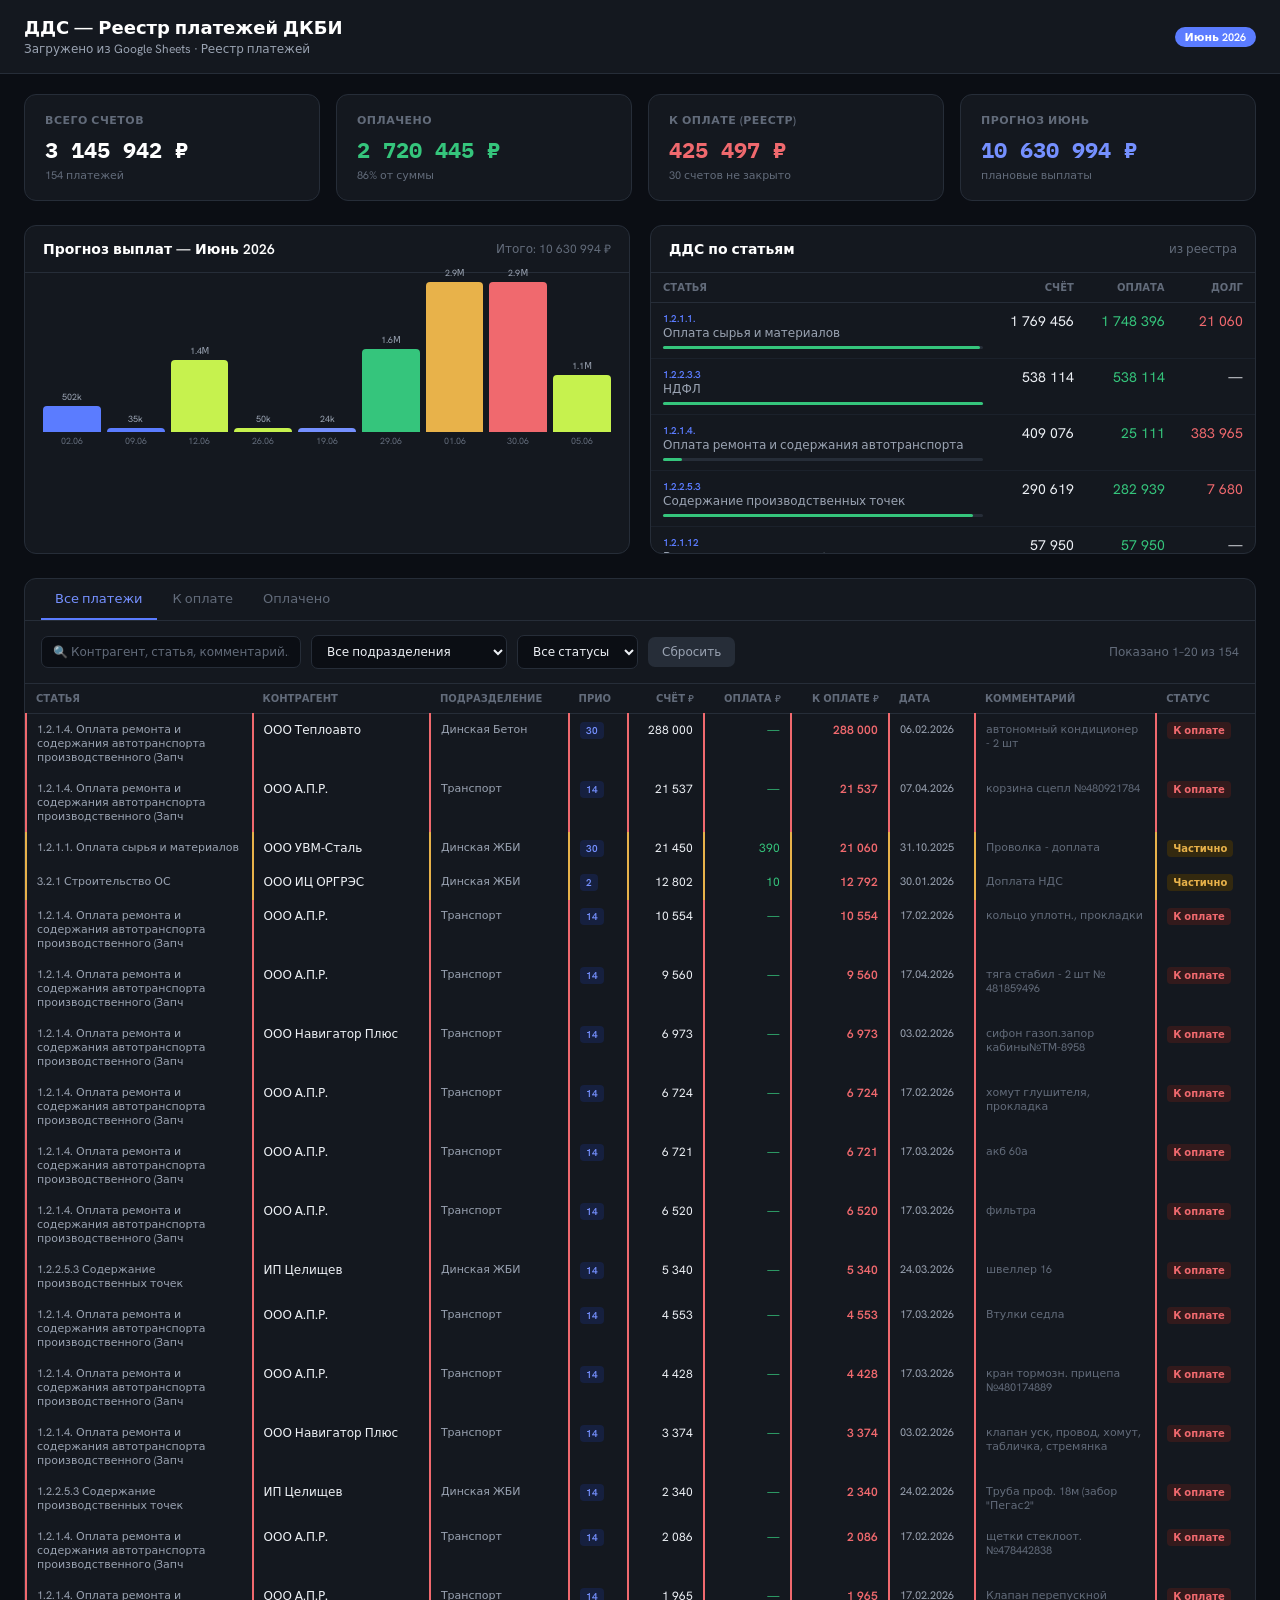
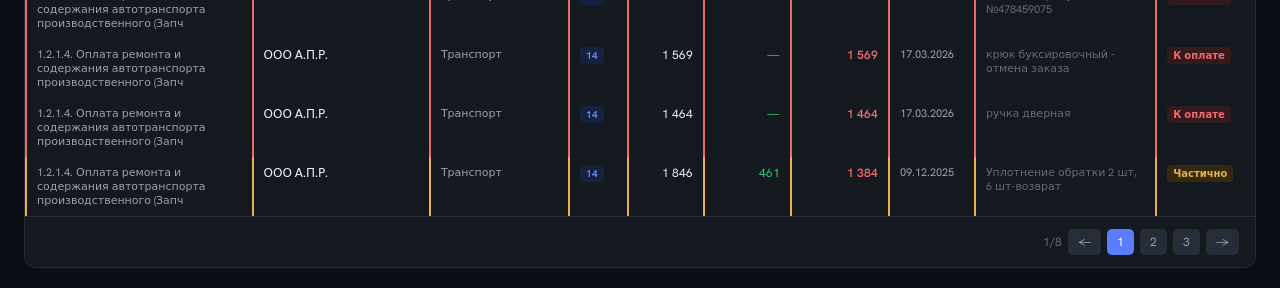
==== commit f59479dd: "design: пересадка rbu-dashboard (marketing/index/dds/debitorka) на корп-дизайн-систему dkbi-design.c" ====
--- a/dds-dashboard.html
+++ b/dds-dashboard.html
@@ -1,77 +1,79 @@
 <!DOCTYPE html>
-<html lang="ru">
+<html lang="ru" data-theme="dark">
 <head>
 <meta charset="UTF-8">
 <meta name="viewport" content="width=device-width, initial-scale=1.0">
 <title>ДДС — Реестр платежей ДКБИ</title>
+<link rel="stylesheet" href="dkbi-design.css">
 <style>
 *{box-sizing:border-box;margin:0;padding:0}
-body{font-family:-apple-system,BlinkMacSystemFont,'Segoe UI',sans-serif;background:#0f1117;color:#e2e8f0;font-size:14px}
-.header{background:#1a1d27;border-bottom:1px solid #2d3148;padding:16px 24px;display:flex;align-items:center;gap:12px}
+body{font-family:var(--dk-font);background:var(--dk-page);color:var(--dk-ink);font-size:14px}
+button,input,select,textarea{font-family:inherit}
+.header{background:var(--dk-surface);border-bottom:1px solid var(--dk-line);padding:16px 24px;display:flex;align-items:center;gap:12px}
 .header h1{font-size:18px;font-weight:600;color:#fff}
-.header .sub{color:#94a3b8;font-size:12px;margin-top:2px}
-.badge{background:#3b82f6;color:#fff;padding:3px 10px;border-radius:12px;font-size:11px;font-weight:600;margin-left:auto}
+.header .sub{color:var(--dk-ink-2);font-size:12px;margin-top:2px}
+.badge{background:var(--dk-primary);color:#fff;padding:3px 10px;border-radius:12px;font-size:11px;font-weight:600;margin-left:auto}
 .container{max-width:1400px;margin:0 auto;padding:20px 24px}
 .kpis{display:grid;grid-template-columns:repeat(4,1fr);gap:16px;margin-bottom:24px}
-.kpi{background:#1a1d27;border:1px solid #2d3148;border-radius:12px;padding:18px 20px}
-.kpi-label{color:#64748b;font-size:11px;font-weight:600;text-transform:uppercase;letter-spacing:.5px;margin-bottom:8px}
-.kpi-value{font-size:22px;font-weight:700;color:#fff}
-.kpi-value.red{color:#f87171}.kpi-value.green{color:#4ade80}.kpi-value.blue{color:#60a5fa}.kpi-value.yellow{color:#fbbf24}
-.kpi-sub{color:#475569;font-size:11px;margin-top:4px}
+.kpi{background:var(--dk-surface);border:1px solid var(--dk-line);border-radius:12px;padding:18px 20px}
+.kpi-label{color:var(--dk-ink-3);font-size:11px;font-weight:600;text-transform:uppercase;letter-spacing:.5px;margin-bottom:8px}
+.kpi-value{font-family:var(--dk-font-num);font-variant-numeric:tabular-nums;font-size:22px;font-weight:700;color:#fff}
+.kpi-value.red{color:var(--dk-danger)}.kpi-value.green{color:var(--dk-success)}.kpi-value.blue{color:var(--dk-primary-h)}.kpi-value.yellow{color:var(--dk-warning)}
+.kpi-sub{color:var(--dk-ink-3);font-size:11px;margin-top:4px}
 .grid2{display:grid;grid-template-columns:1fr 1fr;gap:20px;margin-bottom:24px}
-.card{background:#1a1d27;border:1px solid #2d3148;border-radius:12px;overflow:hidden}
-.card-header{padding:14px 18px;border-bottom:1px solid #2d3148;display:flex;align-items:center;justify-content:space-between}
+.card{background:var(--dk-surface);border:1px solid var(--dk-line);border-radius:12px;overflow:hidden}
+.card-header{padding:14px 18px;border-bottom:1px solid var(--dk-line);display:flex;align-items:center;justify-content:space-between}
 .card-title{font-size:14px;font-weight:600;color:#fff}
-.card-sub{color:#64748b;font-size:12px}
+.card-sub{color:var(--dk-ink-3);font-size:12px}
 .card-body{padding:18px}
 /* Chart */
 .bars{display:flex;align-items:flex-end;height:160px;gap:6px;padding-bottom:4px}
 .bar-col{flex:1;display:flex;flex-direction:column;align-items:center;gap:3px}
 .bar{width:100%;border-radius:4px 4px 0 0;cursor:pointer;transition:opacity .15s;min-height:4px}
 .bar:hover{opacity:.75}
-.bar-lbl{font-size:9px;color:#64748b;text-align:center}
-.bar-amt{font-size:9px;color:#94a3b8;text-align:center}
+.bar-lbl{font-size:9px;color:var(--dk-ink-3);text-align:center}
+.bar-amt{font-size:9px;color:var(--dk-ink-2);text-align:center}
 /* DDS */
 .dds-tbl{width:100%;border-collapse:collapse}
-.dds-tbl th{padding:8px 12px;color:#64748b;font-size:10px;font-weight:600;text-transform:uppercase;border-bottom:1px solid #2d3148;text-align:left}
-.dds-tbl td{padding:9px 12px;border-bottom:1px solid #1e2235;vertical-align:top}
-.dds-tbl tr:hover td{background:#1e2235}
-.code{color:#6366f1;font-size:10px;font-weight:600}
-.art-name{color:#cbd5e1;font-size:12px}
-.prog{height:3px;background:#2d3148;border-radius:2px;margin-top:5px}
-.prog-fill{height:100%;border-radius:2px;background:#4ade80}
+.dds-tbl th{padding:8px 12px;color:var(--dk-ink-3);font-size:10px;font-weight:600;text-transform:uppercase;border-bottom:1px solid var(--dk-line);text-align:left}
+.dds-tbl td{padding:9px 12px;border-bottom:1px solid var(--dk-surface-2);vertical-align:top}
+.dds-tbl tr:hover td{background:var(--dk-surface-2)}
+.code{color:var(--dk-primary);font-size:10px;font-weight:600}
+.art-name{color:var(--dk-ink-2);font-size:12px}
+.prog{height:3px;background:var(--dk-line);border-radius:2px;margin-top:5px}
+.prog-fill{height:100%;border-radius:2px;background:var(--dk-success)}
 .num{font-variant-numeric:tabular-nums;text-align:right}
-.num.g{color:#4ade80}.num.r{color:#f87171}
+.num.g{color:var(--dk-success)}.num.r{color:var(--dk-danger)}
 /* Registry */
-.section{background:#1a1d27;border:1px solid #2d3148;border-radius:12px;overflow:hidden}
-.tabs{display:flex;gap:2px;border-bottom:1px solid #2d3148;padding:0 16px}
-.tab{padding:11px 14px;color:#64748b;cursor:pointer;border-bottom:2px solid transparent;font-size:13px;font-weight:500}
-.tab:hover{color:#94a3b8}
-.tab.on{color:#60a5fa;border-bottom-color:#3b82f6}
-.filters{display:flex;gap:10px;flex-wrap:wrap;align-items:center;padding:14px 16px;border-bottom:1px solid #2d3148}
-input.fi,select.fi{background:#0f1117;border:1px solid #2d3148;color:#e2e8f0;border-radius:7px;padding:7px 11px;font-size:12px;outline:none}
-input.fi:focus,select.fi:focus{border-color:#4f6ef7}
-input.fi::placeholder{color:#475569}
-.btn{background:#2d3148;color:#94a3b8;border:none;border-radius:7px;padding:7px 14px;font-size:12px;cursor:pointer}
-.btn:hover{background:#374060;color:#e2e8f0}
-.cnt{color:#475569;font-size:12px;margin-left:auto}
+.section{background:var(--dk-surface);border:1px solid var(--dk-line);border-radius:12px;overflow:hidden}
+.tabs{display:flex;gap:2px;border-bottom:1px solid var(--dk-line);padding:0 16px}
+.tab{padding:11px 14px;color:var(--dk-ink-3);cursor:pointer;border-bottom:2px solid transparent;font-size:13px;font-weight:500}
+.tab:hover{color:var(--dk-ink-2)}
+.tab.on{color:var(--dk-primary-h);border-bottom-color:var(--dk-primary)}
+.filters{display:flex;gap:10px;flex-wrap:wrap;align-items:center;padding:14px 16px;border-bottom:1px solid var(--dk-line)}
+input.fi,select.fi{background:var(--dk-page);border:1px solid var(--dk-line);color:var(--dk-ink);border-radius:7px;padding:7px 11px;font-size:12px;outline:none}
+input.fi:focus,select.fi:focus{border-color:var(--dk-primary)}
+input.fi::placeholder{color:var(--dk-ink-3)}
+.btn{background:var(--dk-line);color:var(--dk-ink-2);border:none;border-radius:7px;padding:7px 14px;font-size:12px;cursor:pointer}
+.btn:hover{background:var(--dk-line-2);color:var(--dk-ink)}
+.cnt{color:var(--dk-ink-3);font-size:12px;margin-left:auto}
 .reg-wrap{overflow-x:auto}
 .rt{width:100%;border-collapse:collapse;font-size:12px}
-.rt th{text-align:left;padding:8px 10px;color:#64748b;font-size:10px;font-weight:600;text-transform:uppercase;border-bottom:1px solid #2d3148;cursor:pointer;white-space:nowrap;user-select:none}
-.rt th:hover{color:#94a3b8}
-.rt td{padding:8px 10px;border-bottom:1px solid #1a1d27;vertical-align:top}
-.rt tr:hover td{background:#1e2235}
-.rt tr.u td{border-left:2px solid #f87171}
-.rt tr.p td{border-left:2px solid #4ade80}
-.rt tr.h td{border-left:2px solid #fbbf24}
+.rt th{text-align:left;padding:8px 10px;color:var(--dk-ink-3);font-size:10px;font-weight:600;text-transform:uppercase;border-bottom:1px solid var(--dk-line);cursor:pointer;white-space:nowrap;user-select:none}
+.rt th:hover{color:var(--dk-ink-2)}
+.rt td{padding:8px 10px;border-bottom:1px solid var(--dk-surface);vertical-align:top}
+.rt tr:hover td{background:var(--dk-surface-2)}
+.rt tr.u td{border-left:2px solid var(--dk-danger)}
+.rt tr.p td{border-left:2px solid var(--dk-success)}
+.rt tr.h td{border-left:2px solid var(--dk-warning)}
 .tag{display:inline-block;padding:2px 6px;border-radius:4px;font-size:10px;font-weight:600;white-space:nowrap}
-.tu{background:#7f1d1d;color:#fca5a5}.tp{background:#14532d;color:#86efac}.th{background:#78350f;color:#fcd34d}
-.tpr{background:#1e1b4b;color:#a5b4fc}
-.pag{display:flex;gap:6px;align-items:center;justify-content:flex-end;padding:12px 16px;border-top:1px solid #2d3148}
-.pb{background:#2d3148;color:#94a3b8;border:none;border-radius:5px;padding:5px 10px;cursor:pointer;font-size:12px}
-.pb:hover{background:#374060}.pb.on{background:#3b82f6;color:#fff}
-.pi{color:#475569;font-size:12px}
-.none{text-align:center;padding:32px;color:#475569;font-size:13px}
+.tu{background:var(--dk-danger-tint);color:var(--dk-danger)}.tp{background:var(--dk-success-tint);color:var(--dk-success)}.th{background:var(--dk-warning-tint);color:var(--dk-warning)}
+.tpr{background:var(--dk-primary-tint);color:var(--dk-primary-h)}
+.pag{display:flex;gap:6px;align-items:center;justify-content:flex-end;padding:12px 16px;border-top:1px solid var(--dk-line)}
+.pb{background:var(--dk-line);color:var(--dk-ink-2);border:none;border-radius:5px;padding:5px 10px;cursor:pointer;font-size:12px}
+.pb:hover{background:var(--dk-line-2)}.pb.on{background:var(--dk-primary);color:#fff}
+.pi{color:var(--dk-ink-3);font-size:12px}
+.none{text-align:center;padding:32px;color:var(--dk-ink-3);font-size:13px}
 @media(max-width:900px){.kpis{grid-template-columns:repeat(2,1fr)}.grid2{grid-template-columns:1fr}}
 </style>
 </head>
@@ -164,7 +166,7 @@
   const dates=Object.keys(FC),vals=dates.map(d=>FC[d]);
   const mx=Math.max(...vals),tot=vals.reduce((a,b)=>a+b,0);
   document.getElementById('jtotal').textContent='Итого: '+fmt(tot)+' ₽';
-  const colors=['#3b82f6','#6366f1','#8b5cf6','#a78bfa','#60a5fa','#34d399','#fbbf24','#f87171','#e879f9'];
+  const colors=['var(--dk-primary)','var(--dk-primary)','var(--dk-accent)','var(--dk-accent)','var(--dk-primary-h)','var(--dk-success)','var(--dk-warning)','var(--dk-danger)','var(--dk-accent)'];
   const H=150;
   document.getElementById('chart').innerHTML='<div class="bars">'+dates.map((d,i)=>{
     const v=vals[i],h=Math.max(4,Math.round(v/mx*H));
@@ -215,7 +217,7 @@
   const stag={u:'<span class="tag tu">К оплате</span>',h:'<span class="tag th">Частично</span>',p:'<span class="tag tp">Оплачен</span>'};
   document.getElementById('tb').innerHTML=rows.length?rows.map(p=>{
     const s2=st(p);
-    return`<tr class="${s2}"><td style="max-width:200px;color:#94a3b8;font-size:11px">${p.статья.slice(0,75)}</td><td style="font-weight:500;white-space:nowrap">${p.контрагент}</td><td style="color:#94a3b8;font-size:11px;white-space:nowrap">${p.подразделение||'—'}</td><td><span class="tag tpr">${p.приоритет}</span></td><td class="num" style="text-align:right">${fmt(p.сумма_счета)}</td><td class="num g" style="text-align:right">${p.сумма_оплаты>0?fmt(p.сумма_оплаты):'—'}</td><td class="num ${p.к_оплате>0?'r':''}" style="text-align:right;font-weight:600">${p.к_оплате>0?fmt(p.к_оплате):'—'}</td><td style="color:#94a3b8;font-size:11px;white-space:nowrap">${p.дата_оплаты||'—'}</td><td style="color:#64748b;font-size:11px;max-width:160px">${p.комментарий}</td><td>${stag[s2]}</td></tr>`;
+    return`<tr class="${s2}"><td style="max-width:200px;color:var(--dk-ink-2);font-size:11px">${p.статья.slice(0,75)}</td><td style="font-weight:500;white-space:nowrap">${p.контрагент}</td><td style="color:var(--dk-ink-2);font-size:11px;white-space:nowrap">${p.подразделение||'—'}</td><td><span class="tag tpr">${p.приоритет}</span></td><td class="num" style="text-align:right">${fmt(p.сумма_счета)}</td><td class="num g" style="text-align:right">${p.сумма_оплаты>0?fmt(p.сумма_оплаты):'—'}</td><td class="num ${p.к_оплате>0?'r':''}" style="text-align:right;font-weight:600">${p.к_оплате>0?fmt(p.к_оплате):'—'}</td><td style="color:var(--dk-ink-2);font-size:11px;white-space:nowrap">${p.дата_оплаты||'—'}</td><td style="color:var(--dk-ink-3);font-size:11px;max-width:160px">${p.комментарий}</td><td>${stag[s2]}</td></tr>`;
   }).join(''):'<tr><td colspan="10" class="none">Нет данных</td></tr>';
   // Pagination
   let ph=`<span class="pi">${cur}/${pgs}</span><button class="pb" onclick="gp(${cur-1})" ${cur<=1?'disabled':''}>←</button>`;
--- a/dkbi-design.css
+++ b/dkbi-design.css
@@ -0,0 +1,155 @@
+/*
+ * ДКБИ — корпоративная дизайн-система «Engineered»
+ * Единая основа всех билдов ДКБИ: дашборды, PWA, отчёты, лендинги.
+ * Подключение:  <link rel="stylesheet" href="dkbi-design.css">
+ * Тема:         <html data-theme="light">  или  data-theme="dark"
+ * Ощущение: пульт точного производства — кобальт + хай-виз лайм, инженерные
+ * шрифты (Archivo / Hanken Grotesk / IBM Plex Mono), моно-табличные цифры.
+ * Версия: 2.0 · 2026
+ */
+
+/* ─── Шрифты ─────────────────────────────────────────────────────────────── */
+@import url('https://fonts.googleapis.com/css2?family=Archivo:wght@600;700&family=Hanken+Grotesk:wght@400;500;600&family=IBM+Plex+Mono:wght@500;600&display=swap');
+
+/* ─── Токены: светлая тема (публичные страницы, отчёты) ──────────────────── */
+:root,
+[data-theme="light"] {
+  /* поверхности — прохладный slate */
+  --dk-page:        #FBFCFE;
+  --dk-surface:     #FFFFFF;
+  --dk-surface-2:   #F3F5F9;
+  /* текст */
+  --dk-ink:         #0E1116;
+  --dk-ink-2:       #565E6C;
+  --dk-ink-3:       #8C95A3;
+  /* линии */
+  --dk-line:        #E6E9F0;
+  --dk-line-2:      #D5DAE3;
+  /* бренд — электрический кобальт */
+  --dk-primary:     #2B50E6;
+  --dk-primary-h:   #1F3FC4;
+  --dk-primary-tint:#EAEEFE;
+  --dk-on-primary:  #FFFFFF;
+  /* акцент — хай-виз лайм (дозированно: активное, подчёркивания, один ряд данных) */
+  --dk-accent:      #B8E62E;
+  --dk-accent-tint: #F2FADB;
+  --dk-accent-ink:  #33420A;
+  --dk-on-accent:   #1E2906;
+  /* семантика */
+  --dk-success:     #12A150;  --dk-success-tint:#E4F6EC;  --dk-success-ink:#0B6B36;
+  --dk-warning:     #D98A00;  --dk-warning-tint:#FBF0DA;  --dk-warning-ink:#8A5700;
+  --dk-danger:      #E5484D;  --dk-danger-tint: #FCEAEB;  --dk-danger-ink: #B0272C;
+  --dk-shadow:      0 1px 2px rgba(14,17,22,.04), 0 4px 16px rgba(14,17,22,.06);
+}
+
+/* ─── Токены: тёмная тема (внутренние дашборды) ──────────────────────────── */
+[data-theme="dark"] {
+  --dk-page:        #0B0E14;
+  --dk-surface:     #14181F;
+  --dk-surface-2:   #1B212B;
+  --dk-ink:         #EDF0F5;
+  --dk-ink-2:       #9AA3B2;
+  --dk-ink-3:       #626B7A;
+  --dk-line:        #262D38;
+  --dk-line-2:      #333B47;
+  --dk-primary:     #5B7CFF;
+  --dk-primary-h:   #7590FF;
+  --dk-primary-tint:#16203F;
+  --dk-on-primary:  #FFFFFF;
+  --dk-accent:      #C6F24E;
+  --dk-accent-tint: #26310C;
+  --dk-accent-ink:  #C6F24E;
+  --dk-on-accent:   #14181F;
+  --dk-success:     #35C57C;  --dk-success-tint:#123024;  --dk-success-ink:#7FE3B3;
+  --dk-warning:     #E8B24A;  --dk-warning-tint:#33290F;  --dk-warning-ink:#F0CE88;
+  --dk-danger:      #F0696E;  --dk-danger-tint: #331A1C;  --dk-danger-ink: #F5A9A9;
+  --dk-shadow:      none;
+}
+@media (prefers-color-scheme: dark) {
+  :root:not([data-theme="light"]) {
+    --dk-page:#0B0E14;--dk-surface:#14181F;--dk-surface-2:#1B212B;
+    --dk-ink:#EDF0F5;--dk-ink-2:#9AA3B2;--dk-ink-3:#626B7A;--dk-line:#262D38;--dk-line-2:#333B47;
+    --dk-primary:#5B7CFF;--dk-primary-h:#7590FF;--dk-primary-tint:#16203F;
+    --dk-accent:#C6F24E;--dk-accent-tint:#26310C;--dk-accent-ink:#C6F24E;--dk-on-accent:#14181F;
+    --dk-success:#35C57C;--dk-success-tint:#123024;--dk-success-ink:#7FE3B3;
+    --dk-warning:#E8B24A;--dk-warning-tint:#33290F;--dk-warning-ink:#F0CE88;
+    --dk-danger:#F0696E;--dk-danger-tint:#331A1C;--dk-danger-ink:#F5A9A9;--dk-shadow:none;
+  }
+}
+
+/* ─── Шкала (радиусы, отступы, типографика) ──────────────────────────────── */
+:root {
+  --dk-r:   10px;    /* контролы */
+  --dk-r-lg:16px;    /* карточки */
+  --dk-font:     'Hanken Grotesk', system-ui, -apple-system, sans-serif;
+  --dk-font-dsp: 'Archivo', 'Hanken Grotesk', sans-serif;
+  --dk-font-num: 'IBM Plex Mono', ui-monospace, 'SFMono-Regular', monospace;
+  --dk-sp-1:4px; --dk-sp-2:8px; --dk-sp-3:12px; --dk-sp-4:16px; --dk-sp-5:24px; --dk-sp-6:32px;
+}
+
+/* ─── База ───────────────────────────────────────────────────────────────── */
+.dkbi, body.dkbi {
+  font-family: var(--dk-font);
+  color: var(--dk-ink);
+  background: var(--dk-page);
+  font-size: 14px;
+  line-height: 1.55;
+  -webkit-font-smoothing: antialiased;
+}
+.dkbi h1,.dkbi h2,.dkbi h3 { font-family:var(--dk-font-dsp); font-weight:700; letter-spacing:-.02em; color:var(--dk-ink); margin:0 0 .5em; }
+.dkbi h1{font-size:30px} .dkbi h2{font-size:21px} .dkbi h3{font-size:16px}
+.dkbi a{ color:var(--dk-primary); text-decoration:none } .dkbi a:hover{ text-decoration:underline }
+.dk-num{ font-family:var(--dk-font-num); font-variant-numeric:tabular-nums; letter-spacing:-.01em }
+/* кикер — инженерная моно-метка секции */
+.dk-kicker{ font-family:var(--dk-font-num); font-size:10px; font-weight:500; text-transform:uppercase; letter-spacing:.16em; color:var(--dk-ink-3); }
+.dk-muted{ color:var(--dk-ink-2) }
+/* хай-виз подчёркивание активного */
+.dk-active{ border-bottom:2px solid var(--dk-accent); padding-bottom:2px }
+
+/* ─── Карточка ───────────────────────────────────────────────────────────── */
+.dk-card{
+  background:var(--dk-surface); border:.5px solid var(--dk-line);
+  border-radius:var(--dk-r-lg); padding:16px 18px; box-shadow:var(--dk-shadow);
+}
+
+/* ─── KPI-плитка ─────────────────────────────────────────────────────────── */
+.dk-kpi{ background:var(--dk-surface-2); border:.5px solid var(--dk-line); border-radius:var(--dk-r-lg); padding:14px 16px; }
+.dk-kpi__label{ font-family:var(--dk-font-num); font-size:10px; font-weight:500; text-transform:uppercase; letter-spacing:.14em; color:var(--dk-ink-2); margin:0 0 5px }
+.dk-kpi__value{ font-family:var(--dk-font-num); font-size:23px; font-weight:600; color:var(--dk-ink); line-height:1.05 }
+.dk-kpi__delta{ font-family:var(--dk-font-num); font-size:11px; margin-top:3px }
+.dk-kpi__delta.up{ color:var(--dk-success) } .dk-kpi__delta.down{ color:var(--dk-danger) }
+
+/* ─── Кнопки ─────────────────────────────────────────────────────────────── */
+.dk-btn{
+  font-family:var(--dk-font); font-size:13px; font-weight:600; line-height:1;
+  padding:10px 18px; border-radius:var(--dk-r); border:.5px solid transparent;
+  cursor:pointer; transition:background .12s, border-color .12s; display:inline-flex; align-items:center; gap:6px;
+}
+.dk-btn--primary{ background:var(--dk-primary); color:var(--dk-on-primary) }
+.dk-btn--primary:hover{ background:var(--dk-primary-h) }
+.dk-btn--accent{ background:var(--dk-accent); color:var(--dk-on-accent) }
+.dk-btn--soft{ background:var(--dk-primary-tint); color:var(--dk-primary) }
+.dk-btn--ghost{ background:transparent; color:var(--dk-primary); border-color:var(--dk-line-2) }
+.dk-btn--ghost:hover{ background:var(--dk-surface-2) }
+
+/* ─── Бейджи / статус-пилюли ─────────────────────────────────────────────── */
+.dk-badge{ font-size:11px; font-weight:500; padding:4px 11px; border-radius:8px; display:inline-block }
+.dk-badge--ok{ background:var(--dk-success-tint); color:var(--dk-success-ink) }
+.dk-badge--warn{ background:var(--dk-warning-tint); color:var(--dk-warning-ink) }
+.dk-badge--danger{ background:var(--dk-danger-tint); color:var(--dk-danger-ink) }
+.dk-badge--info{ background:var(--dk-primary-tint); color:var(--dk-primary) }
+
+/* ─── Поля ввода ─────────────────────────────────────────────────────────── */
+.dk-input{
+  font-family:var(--dk-font); font-size:14px; color:var(--dk-ink);
+  background:var(--dk-surface); border:.5px solid var(--dk-line-2);
+  border-radius:var(--dk-r); padding:9px 13px; height:38px; width:100%; box-sizing:border-box;
+}
+.dk-input:focus{ outline:none; border-color:var(--dk-primary); box-shadow:0 0 0 3px var(--dk-primary-tint) }
+
+/* ─── Таблица ────────────────────────────────────────────────────────────── */
+.dk-table{ width:100%; border-collapse:collapse; font-size:13px }
+.dk-table th{ font-family:var(--dk-font-num); font-size:10px; text-transform:uppercase; letter-spacing:.1em; text-align:left; font-weight:500; color:var(--dk-ink-2); padding:9px 12px; border-bottom:.5px solid var(--dk-line-2); }
+.dk-table td{ padding:10px 12px; border-bottom:.5px solid var(--dk-line); color:var(--dk-ink) }
+.dk-table tr:hover td{ background:var(--dk-surface-2) }
+.dk-table .dk-num{ text-align:right }
